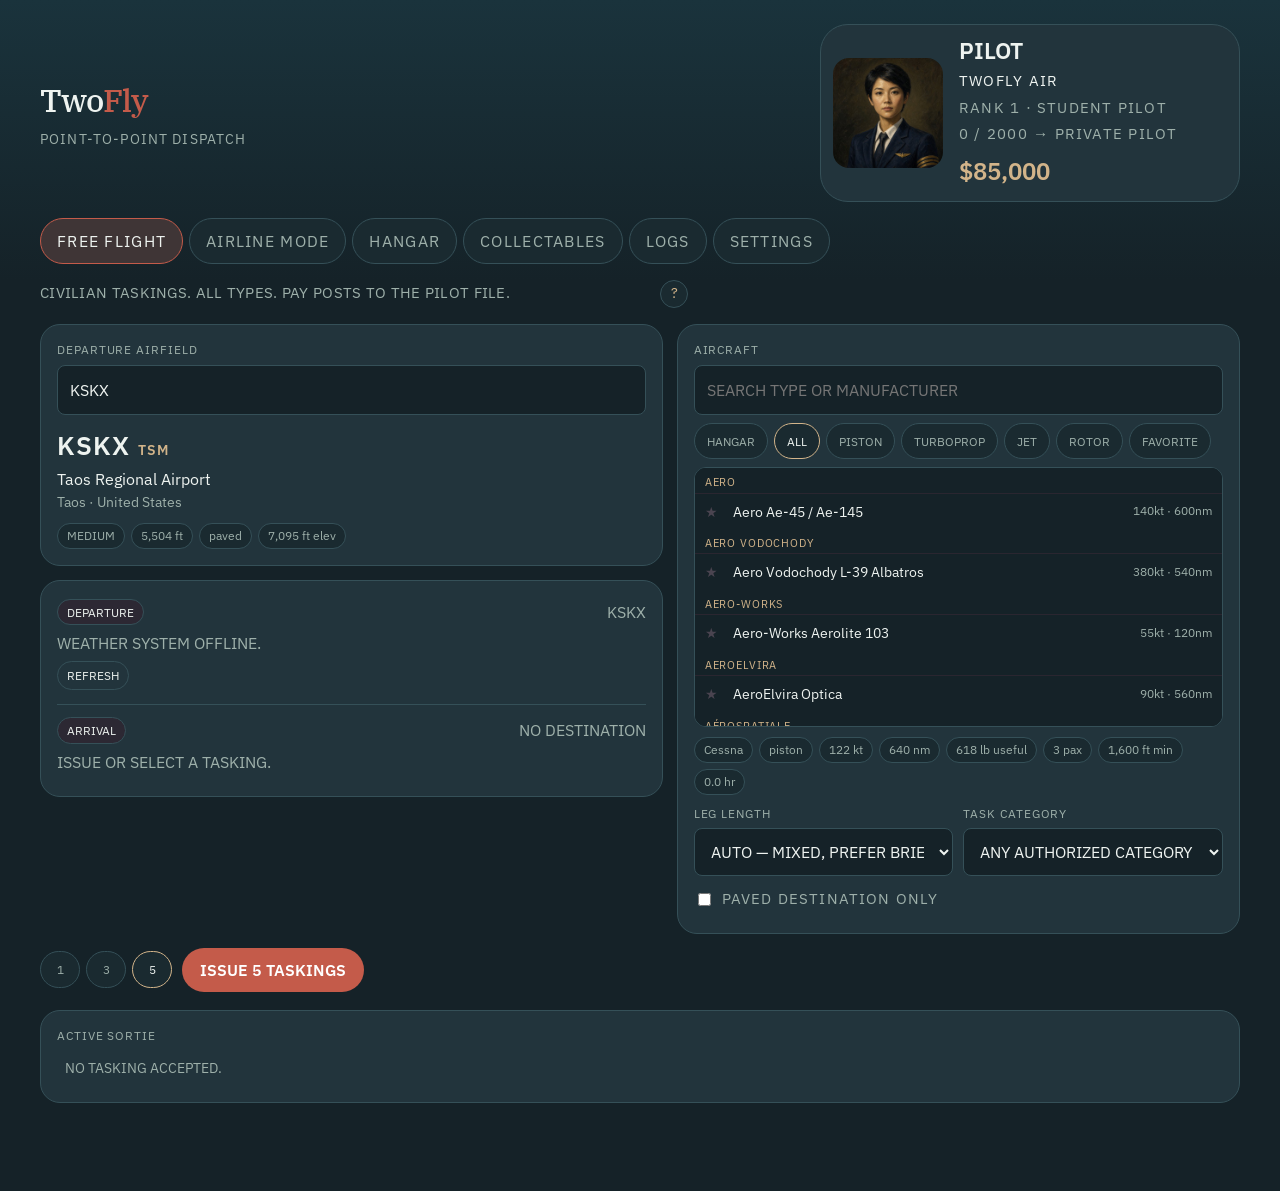
==== artifacts/twofly-portable/web/index.html @ c0c34e27 "Export from Grok" ====
<!DOCTYPE html>
<html lang="en">
<head>
  <meta charset="UTF-8" />
  <meta name="viewport" content="width=device-width, initial-scale=1" />
  <title>TwoFly — Dispatch</title>
  <link rel="stylesheet" href="style.css" />
</head>
<body>
  <div class="wrap">
    <header class="top">
      <div class="brand">
        <h1>Two<span>Fly</span></h1>
        <p>POINT-TO-POINT DISPATCH</p>
      </div>
      <div id="pilot-chip" class="pilot-chip"></div>
    </header>

    <nav class="tabs" id="tabs">
      <button type="button" data-tab="desk" class="on">FREE FLIGHT</button>
      <button type="button" data-tab="line">AIRLINE MODE</button>
      <button type="button" data-tab="hangar">HANGAR</button>
      <button type="button" data-tab="book">COLLECTABLES</button>
      <button type="button" data-tab="log">LOGS</button>
      <button type="button" data-tab="set">SETTINGS</button>
    </nav>

    <div id="view-desk">
    <p class="tab-blurb" id="desk-blurb">
      <span class="blurb-short" id="desk-blurb-short">CIVILIAN TASKINGS. ALL TYPES. PAY POSTS TO THE PILOT FILE.</span>
      <button type="button" class="blurb-more" aria-label="More" aria-expanded="false">?</button>
      <span class="blurb-long" hidden id="desk-blurb-long">FREE FLIGHT ISSUES CIVILIAN TASKINGS FROM ANY AIRFIELD. EVERY TYPE ON FILE IS ELIGIBLE. COMPLETED SORTIES POST PAY TO THE PILOT FILE. RANK LOCKS AND HANGAR OWNERSHIP DO NOT APPLY.</span>
    </p>
    <div class="grid">
      <div class="desk-col">
      <section class="panel">
        <label for="dep-input">DEPARTURE AIRFIELD</label>
        <div class="dep-search">
          <input id="dep-input" type="text" placeholder="ICAO, IATA, NAME, CITY" autocomplete="off" spellcheck="false" />
          <div id="suggest" hidden></div>
        </div>
        <div id="home-row" class="home-row">
          <button type="button" id="go-home" class="ghost tiny">HOME</button>
          <button type="button" id="set-home" class="ghost tiny">SET HOME</button>
          <span id="home-meta" class="muted">NO HOME FIELD SET</span>
        </div>
        <div id="dep-card"></div>
      </section>

      <section class="panel" id="wx">
        <div class="wx-stack">
          <div class="wx-slot">
            <div class="daily-top">
              <span class="tag">DEPARTURE</span>
              <span class="muted" id="wx-meta">SELECT AIRFIELD</span>
            </div>
            <div id="wx-body"><p class="muted">NO AIRFIELD SELECTED.</p></div>
          </div>
          <div class="wx-slot">
            <div class="daily-top">
              <span class="tag">ARRIVAL</span>
              <span class="muted" id="wx-arr-meta">NO DESTINATION</span>
            </div>
            <div id="wx-arr-body"><p class="muted">ISSUE OR SELECT A TASKING.</p></div>
          </div>
        </div>
      </section>
      </div>

      <section class="panel">
        <label for="ac-search">AIRCRAFT</label>
        <input id="ac-search" type="text" placeholder="SEARCH TYPE OR MANUFACTURER" autocomplete="off" />
        <div id="ac-filters" class="filters">
          <button type="button" data-filter="hangar">HANGAR</button>
          <button type="button" data-filter="all" class="on">ALL</button>
          <button type="button" data-filter="piston">PISTON</button>
          <button type="button" data-filter="turboprop">TURBOPROP</button>
          <button type="button" data-filter="jet">JET</button>
          <button type="button" data-filter="helo">ROTOR</button>
          <button type="button" data-filter="owned">FAVORITE</button>
        </div>
        <div id="ac-list" class="ac-list"></div>
        <div id="ac-meta"></div>
        <div class="row">
          <div>
            <label for="hop">LEG LENGTH</label>
            <select id="hop">
              <option value="auto">AUTO — MIXED, PREFER BRIEF</option>
              <option value="brief">BRIEF 18–55 NM (~30 MIN)</option>
              <option value="bush">SHORT FIELD 15–90 NM</option>
              <option value="short">SHORT 70–220 NM</option>
              <option value="medium">MEDIUM 180–520 NM</option>
              <option value="long">LONG 450+ NM</option>
            </select>
          </div>
          <div>
            <label for="type">TASK CATEGORY</label>
            <select id="type"></select>
          </div>
        </div>
        <label class="check"><input id="hard" type="checkbox" /> PAVED DESTINATION ONLY</label>
      </section>
    </div>

    <div class="actions">
      <div class="issue-n filters" id="issue-n">
        <button type="button" data-n="1">1</button>
        <button type="button" data-n="3">3</button>
        <button type="button" data-n="5" class="on">5</button>
      </div>
      <button id="go" type="button">ISSUE 5 TASKINGS</button>
    </div>

    <section class="panel" id="active"></section>

    <div id="missions"></div>
    </div>

    <div id="view-book" hidden>
      <p class="tab-blurb">
        <span class="blurb-short">UNLOCK POSTMARKS AND POSTCARDS BY COMPLETING SORTIES IN PLACE.</span>
        <button type="button" class="blurb-more" aria-label="More" aria-expanded="false">?</button>
        <span class="blurb-long" hidden>COLLECTABLES UNLOCK WHEN A SORTIE IS COMPLETED IN THE REQUIRED PLACE. LANDMARKS REQUIRE A LEG WITHIN 20 NM. CITY POSTCARDS REQUIRE A LEG WITHIN 30 NM. AIRPORT POSTCARDS UNLOCK WHEN THAT FIELD IS USED AS DEPARTURE OR DESTINATION. OPEN AN UNLOCKED ENTRY FOR THE ENCYCLOPEDIA PAGE. CLEAR COLLECTABLES ERASES POSTMARKS ONLY. THE SORTIE LOG IS NOT AFFECTED.</span>
      </p>
      <section class="log-panel">
        <h2>COLLECTABLES
          <button id="clear-book" class="ghost tiny" type="button">CLEAR</button>
        </h2>
        <p id="book-progress" class="album-h"></p>
        <h3 class="album-h" data-fold="landmarks">LANDMARK POSTMARKS <span id="landmark-count" class="muted"></span> · 20 NM</h3>
        <div id="landmark-album" class="album" data-fold-body="landmarks"></div>
        <h3 class="album-h folded" data-fold="cities">CITY POSTCARDS <span id="city-count" class="muted"></span> · 30 NM · 800×600</h3>
        <div id="city-album" class="album album-card folded" data-fold-body="cities"></div>
        <h3 class="album-h folded" data-fold="airports">AIRPORT POSTCARDS <span id="airport-count" class="muted"></span> · FIELD USED · 800×600</h3>
        <div id="airport-album" class="album album-card folded" data-fold-body="airports"></div>
        <h3 class="album-h folded" data-fold="fields">AIRFIELDS</h3>
        <div id="stamps" class="stamps folded" data-fold-body="fields"></div>
      </section>
      <section class="panel">
        <button type="button" class="fold-toggle" id="ach-toggle">ACHIEVEMENTS</button>
        <div id="badges-book" class="badges" hidden></div>
      </section>
    </div>

    <div id="view-hangar" hidden>
      <p class="tab-blurb">
        <span class="blurb-short">FLEET, CREDIT, AND MARKET FOR AIRLINE MODE. CAP 10.</span>
        <button type="button" class="blurb-more" aria-label="More" aria-expanded="false">?</button>
        <span class="blurb-long" hidden>PURCHASE AND SELL AIRCRAFT FOR AIRLINE MODE. FLEET CAPACITY IS 10. TAIL NUMBERS AND MAINTENANCE ARE LOGGED PER AIRFRAME. CREDIT LIMIT RISES WITH CERTIFICATE. WITHDRAW ADDS TO THE PILOT FILE BALANCE. REPAY REDUCES DEBT.</span>
      </p>
      <p class="err" id="hangar-err" hidden></p>
      <section class="panel" id="loan-panel"></section>
      <section class="panel">
        <label id="fleet-label">FLEET 0/10</label>
        <div id="fleet-list" class="fleet"></div>
      </section>
      <section class="panel">
        <label for="mkt-search">AIRCRAFT MARKET</label>
        <input id="mkt-search" type="text" placeholder="SEARCH TYPE OR MANUFACTURER" autocomplete="off" />
        <div id="mkt-filters" class="filters">
          <button type="button" data-mkt="all" class="on">ALL</button>
          <button type="button" data-mkt="piston">PISTON</button>
          <button type="button" data-mkt="turboprop">TURBOPROP</button>
          <button type="button" data-mkt="jet">JET</button>
          <button type="button" data-mkt="helo">ROTOR</button>
        </div>
        <div id="market-list" class="market"></div>
      </section>
    </div>

    <div id="view-log" hidden>
      <p class="tab-blurb">
        <span class="blurb-short">COMPLETED AND ACCEPTED TASKINGS. CLEAR ERASES THE LOG ONLY.</span>
        <button type="button" class="blurb-more" aria-label="More" aria-expanded="false">?</button>
        <span class="blurb-long" hidden>THE SORTIE LOG RECORDS COMPLETED AND ACCEPTED TASKINGS FROM FREE FLIGHT AND AIRLINE MODE. CLEAR ERASES THE LOG ONLY. POSTMARKS AND ENCYCLOPEDIA PAGES ARE NOT AFFECTED.</span>
      </p>
      <section class="log-panel">
        <h2>SORTIE LOG
          <button id="clear-log" class="ghost tiny" type="button">CLEAR</button>
        </h2>
        <div id="pilot-stats" class="pilot-stats"></div>
        <div id="log"></div>
      </section>
    </div>

    <div id="view-set" hidden>
      <p class="tab-blurb">
        <span class="blurb-short">OPERATOR, MONEY, RANK LOCKS, CURRENCY, HOME FIELD.</span>
        <button type="button" class="blurb-more" aria-label="More" aria-expanded="false">?</button>
        <span class="blurb-long" hidden>OPERATOR IDENTITY IS LOCAL TO THIS INSTALLATION. MONEY AWARDS CONTROL PAY AND MARKET PRICES. RANK LOCKS RESTRICT AIRLINE CLASSES. CURRENCY CONVERTS DISPLAYED PRICES ONLY. AIRLINE HOME FIELD IS THE BASE USED BY THE HOME BUTTON.</span>
      </p>
      <section class="panel">
        <label>OPERATOR</label>
        <div class="row">
          <div>
            <label for="pilot-name">PILOT NAME</label>
            <input id="pilot-name" type="text" maxlength="32" autocomplete="off" />
          </div>
          <div>
            <label for="airline-name">AIRLINE NAME</label>
            <input id="airline-name" type="text" maxlength="32" autocomplete="off" />
            <label class="check"><input id="show-airline" type="checkbox" /> SHOW AIRLINE ON PILOT FILE</label>
          </div>
        </div>
        <label class="pad-top">PILOT PHOTO</label>
        <div id="icon-picks" class="icon-picks"></div>
        <label class="file-btn">UPLOAD PHOTO
          <input id="icon-file" type="file" accept="image/*" />
        </label>
      </section>
      <section class="panel">
        <label>DISPATCH SETTINGS</label>
        <label class="check"><input id="set-money" type="checkbox" /> AWARD MONEY</label>
        <label class="check"><input id="set-locks" type="checkbox" /> ENFORCE RANK LOCKS ON AIRLINE AIRCRAFT</label>
        <label for="set-ccy" class="pad-top">CURRENCY</label>
        <select id="set-ccy"></select>
        <label for="home-input" class="pad-top">AIRLINE HOME FIELD</label>
        <div class="dep-search">
          <input id="home-input" type="text" placeholder="ICAO, IATA, NAME, CITY" autocomplete="off" spellcheck="false" />
          <div id="home-suggest" hidden></div>
        </div>
        <p class="muted" id="home-set-meta">USED BY THE HOME BUTTON IN AIRLINE MODE.</p>
      </section>
      <section class="panel">
        <label>ABOUT</label>
        <p class="muted">TWOFY · MIT LICENSE · 2026</p>
        <p class="muted">DESIGNED AND DIRECTED BY THE AUTHOR. SOFTWARE IMPLEMENTATION WITH GROK (XAI). FREEWARE. NOT AFFILIATED WITH MICROSOFT OR ASOBO STUDIO.</p>
      </section>
    </div>
  </div>

  <div id="confirm" class="pedia" hidden>
    <div class="pedia-sheet">
      <p class="pedia-kicker">CONFIRM</p>
      <h2 id="confirm-title">CLEAR SORTIE LOG</h2>
      <p id="confirm-copy">THIS ERASES THE SORTIE LOG ON THIS INSTALLATION. COLLECTABLES ARE NOT AFFECTED. THE ACTIVE SORTIE IS NOT CLEARED.</p>
      <footer class="job-foot">
        <button type="button" class="sheet-yes" id="confirm-yes">CLEAR</button>
        <button type="button" class="sheet-no" id="confirm-no">CANCEL</button>
      </footer>
    </div>
  </div>

  <div id="pedia" class="pedia" hidden>
    <div class="pedia-sheet">
      <button type="button" class="ghost tiny" id="pedia-close">CLOSE</button>
      <div id="pedia-body"></div>
    </div>
  </div>
  <script src="airports.js"></script>
  <script src="aircraft.js"></script>
  <script src="landmarks.js"></script>
  <script src="pedia.js"></script>
  <script src="pedia-meta.js"></script>
  <script src="pedia-extra.js"></script>
  <script src="cities.js"></script>
  <script src="ports.js"></script>
  <script src="pedia-copy.js"></script>
  <script src="app.js"></script>
</body>
</html>
---- artifacts/twofly-portable/web/style.css ----
@font-face {
  font-family: "IBM Plex Sans";
  src: url("fonts/IBMPlexSans-Regular.woff2") format("woff2");
  font-weight: 400;
  font-style: normal;
  font-display: swap;
}
@font-face {
  font-family: "IBM Plex Sans";
  src: url("fonts/IBMPlexSans-SemiBold.woff2") format("woff2");
  font-weight: 600;
  font-style: normal;
  font-display: swap;
}
@font-face {
  font-family: "IBM Plex Serif";
  src: url("fonts/IBMPlexSerif-Medium.woff2") format("woff2");
  font-weight: 500;
  font-style: normal;
  font-display: swap;
}
@font-face {
  font-family: "IBM Plex Mono";
  src: url("fonts/IBMPlexMono-Regular.woff2") format("woff2");
  font-weight: 400;
  font-style: normal;
  font-display: swap;
}
:root {
  --bg: #152228;
  --bg2: #1c2c33;
  --card: #22343c;
  --ink: #eef3f0;
  --muted: #9eb0aa;
  --line: #355058;
  --accent: #c45b4a;
  --accent2: #d2b48a;
  --ok: #7ea37a;
  --chip: #1a2a30;
  --shadow: 0 10px 28px rgba(8, 16, 18, .35);
  --radius-sm: 8px;
  --radius-md: 12px;
  --radius-lg: 20px;
  --space-2: 8px;
  --space-3: 12px;
  --space-4: 16px;
  --space-5: 24px;
  --motion-quick: 150ms;
  --ease-out: cubic-bezier(0.23, 1, 0.32, 1);
  font-family: "IBM Plex Sans", "Source Sans 3", "Segoe UI", sans-serif;
}
* { box-sizing: border-box; }
html, body { margin: 0; background: var(--bg); color: var(--ink); }
body {
  min-height: 100vh;
  background:
    linear-gradient(180deg, #1a333c 0%, var(--bg) 280px);
  color: var(--ink);
  line-height: 1.5;
}
.wrap { max-width: 1240px; margin: 0 auto; padding: 24px 20px 72px; }
header.top {
  display: flex; justify-content: space-between; gap: 20px; align-items: center;
  margin-bottom: 16px; flex-wrap: wrap;
}
.brand h1 {
  font-family: "IBM Plex Serif", Georgia, serif;
  font-weight: 500; font-size: 2rem; margin: 0 0 4px;
  letter-spacing: -0.03em;
}
.brand h1 span { color: var(--accent); }
.brand p { margin: 0; color: var(--muted); font-size: .9rem; letter-spacing: .08em; }
.brand .tiny { font-size: .78rem; opacity: .85; letter-spacing: .04em; }

.panel {
  background: var(--card);
  border: 1px solid var(--line);
  border-radius: var(--radius-lg);
  padding: var(--space-4);
}
.grid {
  display: grid;
  grid-template-columns: 1.05fr .95fr;
  gap: 14px;
  margin-bottom: 14px;
  align-items: start;
}
.desk-col { display: grid; gap: 14px; }
@media (max-width: 820px) { .grid { grid-template-columns: 1fr; } }

label { display: block; font-size: .72rem; letter-spacing: .08em; text-transform: uppercase; color: var(--muted); margin-bottom: 6px; }
input[type="text"], select {
  width: 100%;
  background: var(--bg);
  color: var(--ink);
  border: 1px solid var(--line);
  border-radius: var(--radius-sm);
  padding: 12px 12px;
  font: inherit;
  min-height: 44px;
}
input:focus, select:focus { outline: 2px solid color-mix(in srgb, var(--accent2) 50%, transparent); border-color: var(--accent2); }
.row { display: grid; grid-template-columns: 1fr 1fr; gap: 10px; margin-top: 10px; }
.check { display: flex; align-items: center; gap: 8px; margin-top: 12px; color: var(--muted); font-size: .92rem; }
.dep-search { position: relative; }
.home-row {
  display: none;
  align-items: center;
  gap: 8px;
  margin-top: 8px;
  flex-wrap: wrap;
}
body.mode-airline .home-row { display: flex; }
.home-row .muted { font-size: .8rem; }
#suggest {
  position: absolute; left: 0; right: 0; top: calc(100% + 4px);
  background: var(--card); border: 1px solid var(--line); border-radius: var(--radius-md);
  overflow: hidden; z-index: 5; max-height: 280px; overflow-y: auto;
}
#suggest button {
  display: block; width: 100%; text-align: left; background: none; border: 0;
  color: var(--ink); padding: 8px 12px; font: inherit; cursor: pointer;
}
#suggest button span { color: var(--muted); font-size: .85rem; }
#suggest button:hover, #home-suggest button:hover { background: var(--bg2); }

#home-suggest {
  position: absolute; left: 0; right: 0; top: calc(100% + 4px);
  background: var(--card); border: 1px solid var(--line); border-radius: var(--radius-md);
  z-index: 20; max-height: 240px; overflow: auto;
}
#home-suggest button {
  display: block; width: 100%; text-align: left; background: none; border: 0;
  color: var(--ink); padding: 8px 12px; font: inherit; cursor: pointer;
}

#dep-card { margin-top: 12px; }
#dep-card .icao { font-size: 1.6rem; font-weight: 600; letter-spacing: .04em; }
#dep-card .icao small { margin-left: 8px; color: var(--accent2); font-size: .9rem; }
#dep-card .name { margin-top: 2px; }
#dep-card .sub { color: var(--muted); font-size: .9rem; }
.filters { display: flex; flex-wrap: wrap; gap: 6px; margin: 8px 0; }
.filters button {
  background: var(--chip); color: var(--muted); border: 1px solid var(--line);
  border-radius: 999px; padding: 8px 12px; font: inherit; font-size: .78rem; cursor: pointer;
  min-height: 36px;
}
.filters button.on { color: var(--ink); border-color: var(--accent2); }
.ac-list {
  max-height: 260px; overflow-y: auto; margin-top: 6px;
  border: 1px solid var(--line); border-radius: var(--radius-md); background: var(--bg);
}
.ac-group {
  padding: 6px 10px 2px; font-size: .68rem; letter-spacing: .08em;
  text-transform: uppercase; color: var(--accent2); position: sticky; top: 0;
  background: var(--bg);
}
.ac-row {
  display: grid; grid-template-columns: 22px 1fr auto; gap: 6px; align-items: center;
  width: 100%; text-align: left; background: none; border: 0; border-top: 1px solid #2a2630;
  color: var(--ink); padding: 7px 10px; font: inherit; cursor: pointer;
}
.ac-row:hover { background: var(--bg2); }
.ac-row.on { background: color-mix(in srgb, var(--accent) 16%, var(--bg)); }
.ac-star { color: #4a4450; font-size: .9rem; }
.ac-star.mine { color: var(--accent2); }
.ac-name { font-size: .9rem; }
.ac-spec { color: var(--muted); font-size: .75rem; }
.chips, #ac-meta { display: flex; flex-wrap: wrap; gap: 6px; margin-top: 10px; }
.chips span, #ac-meta span, .notes span {
  background: var(--chip); border: 1px solid var(--line);
  border-radius: 999px; padding: 3px 9px; font-size: .75rem; color: var(--muted);
}

.actions { display: flex; gap: 10px; align-items: center; margin: 8px 0 18px; }
button#go, button.primary {
  background: var(--accent); color: #fff; border: 0; border-radius: 999px;
  padding: 10px 18px; font: inherit; cursor: pointer; font-weight: 600;
}
button#go:hover { filter: brightness(1.08); }
button.ghost {
  background: transparent; color: var(--ink); border: 1px solid var(--line);
  border-radius: 999px; padding: 7px 12px; font: inherit; cursor: pointer;
}
button.ghost.tiny { padding: 4px 9px; font-size: .78rem; }

#missions { display: grid; gap: 12px; }
.job {
  background: var(--card); border: 1px solid var(--line); border-radius: 16px;
  padding: 14px 16px; box-shadow: var(--shadow);
}
.job header { display: flex; justify-content: space-between; align-items: center; }
.pay { font-variant-numeric: tabular-nums; color: var(--accent2); font-weight: 600; }
.tag {
  font-size: .78rem; padding: 3px 9px; border-radius: 999px;
  background: #2c2833; border: 1px solid var(--line);
}
.tag-cargo { background: #2b2830; }
.tag-pax { background: #24303a; }
.tag-express { background: #33282a; }
.tag-vip { background: #332e22; }
.tag-tourist { background: #24332c; }
.tag-medevac { background: #32242a; }
.tag-bush { background: #2c3024; }
.route {
  display: grid; grid-template-columns: 1fr auto 1fr; gap: 8px;
  align-items: center; margin: 12px 0 8px;
}
.route b { display: block; font-size: 1.15rem; letter-spacing: .04em; }
.route span { color: var(--muted); font-size: .85rem; }
.arrow { color: var(--accent); font-size: 1.4rem; }
.stats { display: flex; flex-wrap: wrap; gap: 8px 14px; color: var(--muted); font-size: .88rem; }
.brief { line-height: 1.45; margin: 10px 0 8px; }
.notes { display: flex; flex-wrap: wrap; gap: 6px; }
.job footer, .job-foot { display: flex; gap: 8px; margin-top: 12px; flex-wrap: wrap; align-items: center; }
.fpm-lab { color: var(--muted); font-size: .8rem; display: flex; align-items: center; gap: 6px; }
.fpm-lab input {
  width: 78px; background: var(--bg); color: var(--ink); border: 1px solid var(--line);
  border-radius: 8px; padding: 5px 7px; font: inherit;
}
button.primary.tiny { background: var(--accent); color: #fff; border: 0; border-radius: 999px; padding: 6px 12px; font: inherit; cursor: pointer; }
.pilot-stats { display: flex; flex-wrap: wrap; gap: 8px; margin-bottom: 10px; }
.pilot-stats span {
  background: var(--chip); border: 1px solid var(--line); border-radius: 999px;
  padding: 4px 10px; font-size: .8rem; color: var(--muted);
}
.stamps { display: flex; flex-wrap: wrap; gap: 6px; margin-bottom: 12px; }
.stamp {
  font-family: "IBM Plex Mono", ui-monospace, monospace;
  font-size: .75rem; letter-spacing: .04em;
  border: 1px dashed var(--accent2); color: var(--accent2);
  padding: 2px 7px; border-radius: 4px;
}

.empty { color: var(--muted); padding: 18px 8px; }
.empty.tiny { padding: 8px; font-size: .85rem; }
.log-panel { margin-top: 28px; }
.log-panel h2 { font-size: 1rem; font-weight: 500; margin: 0 0 8px; color: var(--muted); }
.log-row {
  display: flex; justify-content: space-between; gap: 10px; align-items: center;
  border-top: 1px solid var(--line); padding: 8px 0;
}
.log-row span { display: block; color: var(--muted); font-size: .8rem; }
.muted { color: var(--muted); }
code { font-family: "IBM Plex Mono", ui-monospace, monospace; font-size: .85em; }
.badges { display: flex; flex-wrap: wrap; gap: 6px; }
.badge {
  font-size: .75rem; padding: 3px 8px; border-radius: 999px;
  border: 1px solid var(--line); color: #5c5662; background: var(--chip);
}
.badge.have { color: var(--accent2); border-color: var(--accent2); }
.daily-top { display: flex; justify-content: space-between; align-items: center; margin-bottom: 6px; }
#wx p { margin: 6px 0; }
.wx-from { color: var(--muted); font-size: .8rem; letter-spacing: .06em; }
.wx-grid {
  display: grid;
  grid-template-columns: repeat(auto-fill, minmax(140px, 1fr));
  gap: 10px 14px;
  margin: 10px 0 12px;
}
.wx-grid span { display: block; font-size: .68rem; letter-spacing: .1em; color: var(--muted); }
.wx-grid b { font-size: .95rem; font-weight: 600; }
.wx-raw {
  white-space: pre-wrap;
  word-break: break-word;
  font-family: "IBM Plex Mono", ui-monospace, monospace;
  font-size: .78rem;
  color: var(--muted);
  background: var(--chip);
  border: 1px solid var(--line);
  border-radius: 8px;
  padding: 8px 10px;
  margin: 0 0 10px;
}
.wx-cat.cat-VFR { color: #6ecf8e; }
.wx-cat.cat-MVFR { color: #6ea8ff; }
.wx-cat.cat-IFR { color: #e6c35c; }
.wx-cat.cat-LIFR { color: #e07a7a; }
.xp-track { margin-top: 8px; height: 6px; width: min(280px, 100%); background: #2a2630; border-radius: 99px; overflow: hidden; }
#xp-bar { height: 100%; width: 0; background: var(--accent2); }

.album-h { font-size: .85rem; font-weight: 500; color: var(--muted); margin: 16px 0 8px; }
.album {
  display: grid;
  grid-template-columns: repeat(auto-fill, minmax(72px, 1fr));
  gap: 8px;
}
button.post {
  appearance: none; cursor: pointer;
  background: #1b181d; color: #5a5560;
  border: 1px dashed #3a343c;
  border-radius: 3px;
  padding: 8px 4px 6px;
  text-align: center;
  min-height: 62px;
  font: inherit;
}
button.post .post-code { display: block; font-family: "IBM Plex Mono", ui-monospace, monospace; font-size: .95rem; letter-spacing: .08em; }
button.post .post-name { display: block; font-size: .62rem; line-height: 1.2; margin-top: 2px; }
button.post.on {
  background: #2a2218;
  color: #e8d7b4;
  border: 2px dotted #c4a46a;
  box-shadow: inset 0 0 0 2px #1b181d;
}
button.post.aim { outline: 1px solid var(--accent); }

button[disabled] { opacity: .4; pointer-events: none; }
#active { margin: 16px 0; }
#active .job.on { border-color: var(--accent2); }

.pedia {
  position: fixed; inset: 0; background: rgba(8,6,10,.72);
  display: flex; align-items: center; justify-content: center;
  padding: 24px; z-index: 40;
}
.pedia[hidden] { display: none !important; }
.pedia-sheet {
  background: #f3ead7; color: #2a2218;
  width: min(720px, 100%);
  max-height: 92vh; overflow: auto;
  padding: 22px 24px 28px;
  border: 8px double #8a6a3a;
  box-shadow: var(--shadow);
}
.pedia-sheet h2 { font-family: "IBM Plex Serif", Georgia, serif; margin: 4px 0 12px; }
.pedia-kicker { letter-spacing: .14em; font-size: .72rem; color: #7a5a32; margin: 0; }
.pedia-plate { margin: 0 0 14px; }
.pedia-plate img { width: 100%; height: auto; max-height: none; object-fit: contain; border: 1px solid #c4a46a; display: block; background: #1a1612; }
.pedia-plate.card img { width: 100%; height: auto; object-fit: contain; }
.pedia-plate figcaption { font-size: .7rem; letter-spacing: .12em; color: #7a5a32; margin-top: 4px; }
.pedia-extract { line-height: 1.55; font-size: .95rem; }
#pedia-close { float: right; color: #2a2218; border-color: #8a6a3a; }

.pedia-stamp { border: 4px double #8a6a3a; padding: 18px 12px; text-align: center; letter-spacing: .16em; font-family: "IBM Plex Serif", Georgia, serif; margin: 0 0 14px; background: #efe4c8; }

.sheet-yes, .sheet-no {
  font: inherit; cursor: pointer; border-radius: 999px;
  padding: 8px 16px; font-weight: 700; letter-spacing: .06em;
}
.sheet-yes { background: #7a2e24; color: #fff8ee; border: 0; }
.sheet-no { background: #efe4c8; color: #2a2218; border: 2px solid #2a2218; }
#active .job-foot button { min-width: 7rem; }


.tabs { display:flex; flex-wrap: wrap; gap: 6px; margin: 0 0 16px; }
.tabs button {
  appearance:none; cursor:pointer; font:inherit; letter-spacing:.08em;
  background: var(--chip); color:var(--muted); border:1px solid var(--line);
  border-radius:999px; padding:10px 16px; min-height: 44px;
  transition: color var(--motion-quick) var(--ease-out), border-color var(--motion-quick) var(--ease-out), background var(--motion-quick) var(--ease-out);
}
.tabs button.on { color:var(--ink); border-color:var(--accent); background: color-mix(in srgb, var(--accent) 22%, var(--chip)); }
button.post { position:relative; overflow:hidden; }
button.post img.post-art {
  position:absolute; inset:0; width:100%; height:100%; object-fit:cover;
}
button.post.on img.post-art + .post-code,
button.post.on img.post-art + .post-code + .post-name { position:relative; z-index:1; text-shadow:0 1px 2px #000; }
.album-card { grid-template-columns: repeat(auto-fill, minmax(140px, 1fr)); }
button.post.postcard { min-height: 96px; aspect-ratio: 4 / 3; padding: 0; }
button.post.postcard .post-code, button.post.postcard .post-name {
  position:relative; z-index:1; background:rgba(12,10,12,.45);
}
.pedia-meta, .pedia-fact { font-size:.9rem; line-height:1.45; }
.pedia-fact { margin-top:10px; }


.badge { position: relative; }
.badge .tip {
  position: absolute; left: 50%; bottom: calc(100% + 8px); transform: translateX(-50%);
  width: max(180px, 100%);
  background: #f3ead7; color: #2a2218; border: 1px solid #8a6a3a;
  padding: 8px 10px; font-size: .75rem; font-style: normal; line-height: 1.35;
  letter-spacing: 0; text-transform: none; z-index: 20;
  opacity: 0; pointer-events: none;
  transition: opacity .15s linear 2s;
}
.badge:hover .tip { opacity: 1; }

.pilot-chip {
  display: flex; align-items: center; gap: 16px;
  background: var(--card); border: 1px solid var(--line);
  border-radius: 28px; padding: 12px 22px 12px 12px;
  min-width: min(420px, 100%);
}
.chip-face {
  width: 110px; height: 110px; border-radius: 16px;
  background: var(--chip); color: var(--accent2);
  display: grid; place-items: center; overflow: hidden; flex-shrink: 0;
}
.chip-face svg { width: 64px; height: 64px; }
.chip-face img { width: 100%; height: 100%; object-fit: cover; }
.chip-meta { flex: 1; min-width: 0; }
.chip-meta b { display: block; font-size: 1.45rem; font-weight: 600; line-height: 1.2; }
.chip-meta span { display: block; color: var(--muted); font-size: .95rem; letter-spacing: .08em; margin-top: 4px; }
.chip-line { color: var(--ink) !important; letter-spacing: .06em; }
.chip-cash { font-weight: 600; color: var(--accent2); font-size: 1.5rem; margin-top: 8px; font-variant-numeric: tabular-nums; }
.icon-picks { display: flex; flex-wrap: wrap; gap: 10px; margin: 8px 0 12px; }
.icon-pick {
  width: 88px; height: 88px; border-radius: 16px; cursor: pointer;
  background: var(--bg); color: var(--muted); border: 1px solid var(--line);
  display: grid; place-items: center; padding: 0;
}
.icon-pick svg { width: 40px; height: 40px; }
.icon-pick.on { color: var(--accent2); border-color: var(--accent2); }
.icon-pick img { width: 100%; height: 100%; object-fit: cover; border-radius: 9px; display: block; }
.file-btn {
  display: inline-block; cursor: pointer;
  border: 1px dashed var(--line); border-radius: 999px;
  padding: 8px 14px; font-size: .78rem; letter-spacing: .08em;
}
.file-btn input { display: none; }
.pad-top { margin-top: 14px; }
.xp-track.wide { width: 100%; margin: 8px 0; }
.xp-track.wide > div { height: 100%; background: var(--accent2); }
.fleet, .market { display: flex; flex-direction: column; gap: 8px; margin-top: 8px; max-height: 420px; overflow: auto; }
.fleet-row {
  display: flex; justify-content: space-between; gap: 10px; align-items: center;
  border: 1px solid var(--line); border-radius: 12px; padding: 10px 12px; background: var(--bg);
}
.fleet-row span { display: block; font-size: .78rem; }
.fleet-act { display: flex; gap: 6px; flex-wrap: wrap; justify-content: flex-end; }
.fleet-act button.tiny {
  background: var(--chip); color: var(--ink); border: 1px solid var(--line);
  border-radius: 999px; padding: 6px 10px; font: inherit; font-size: .75rem; cursor: pointer;
}
.ac-row.locked { opacity: .45; }
button:not(:disabled), [role="button"]:not(:disabled) { cursor: pointer; }
@media (prefers-reduced-motion: reduce) {
  * { transition: none !important; }
}
.tail-lab { display: flex; align-items: center; gap: 8px; margin-top: 8px; font-size: .68rem; letter-spacing: .08em; color: var(--muted); }
.tail-in {
  width: 120px; min-height: 36px; padding: 6px 8px;
  background: var(--bg); color: var(--ink); border: 1px solid var(--line);
  border-radius: var(--radius-sm); font: inherit; letter-spacing: .06em;
}
.svc-due { color: var(--accent); font-weight: 600; letter-spacing: .06em; }
.tab-blurb {
  margin: 0 0 16px;
  color: var(--muted);
  font-size: .92rem;
  line-height: 1.45;
  letter-spacing: .02em;
  max-width: 72ch;
  display: flex;
  flex-wrap: wrap;
  align-items: baseline;
  gap: 8px 10px;
}
.blurb-short { flex: 1 1 auto; }
.blurb-long { flex: 1 1 100%; margin: 0; }
.blurb-more {
  width: 28px; height: 28px; min-height: 28px; padding: 0;
  border-radius: 50%;
  background: var(--chip);
  color: var(--accent2);
  border: 1px solid var(--line);
  font: inherit;
  font-size: .85rem;
  cursor: pointer;
  flex: 0 0 auto;
}
.blurb-more[aria-expanded="true"] { border-color: var(--accent2); }
.wx-stack { display: grid; gap: 14px; }
.wx-slot { padding-top: 2px; }
.wx-slot + .wx-slot { border-top: 1px solid var(--line); padding-top: 12px; }
.wx-slot .wx-grid { margin: 6px 0 8px; gap: 6px 12px; }
.wx-slot .wx-raw { margin: 0 0 8px; max-height: 4.2em; overflow: auto; }
.icao-jump {
  background: none; border: 0; padding: 0; font: inherit; font-weight: 700;
  color: var(--ink); cursor: pointer; letter-spacing: .04em;
}
.icao-jump:hover { color: var(--accent2); text-decoration: underline; }
.album-h[data-fold] { cursor: pointer; user-select: none; }
.album-h[data-fold]::before { content: "▾ "; color: var(--accent2); }
.album-h.folded[data-fold]::before { content: "▸ "; }
.album.folded, .stamps.folded { display: none; }
.fold-toggle {
  width: 100%; text-align: left;
  background: none; border: 0; color: var(--muted);
  font: inherit; font-size: .72rem; letter-spacing: .08em;
  text-transform: uppercase; cursor: pointer; padding: 0;
}
.fold-toggle.on { color: var(--accent2); }
.issue-n { margin: 0; }
.issue-n button { min-width: 40px; }
.price-ok { color: #8fca86; font-weight: 600; }
.price-no { color: #e07a72; font-weight: 600; }
.lock-rank { color: #e0a04a; font-weight: 600; letter-spacing: .06em; }
body.mode-airline #ac-filters { display: none; }
body.mode-airline #ac-search,
body.mode-airline label[for="ac-search"] { display: none; }
.loan-acts {
  display: grid;
  grid-template-columns: 1fr 1fr;
  gap: 8px;
  margin-top: 12px;
}
.loan-acts button {
  min-height: 44px;
  background: var(--chip);
  color: var(--ink);
  border: 1px solid var(--line);
  border-radius: 10px;
  font: inherit;
  font-size: .78rem;
  letter-spacing: .08em;
  cursor: pointer;
}
.loan-acts button:hover { border-color: var(--accent2); }
#view-log .log-panel { margin-top: 0; }
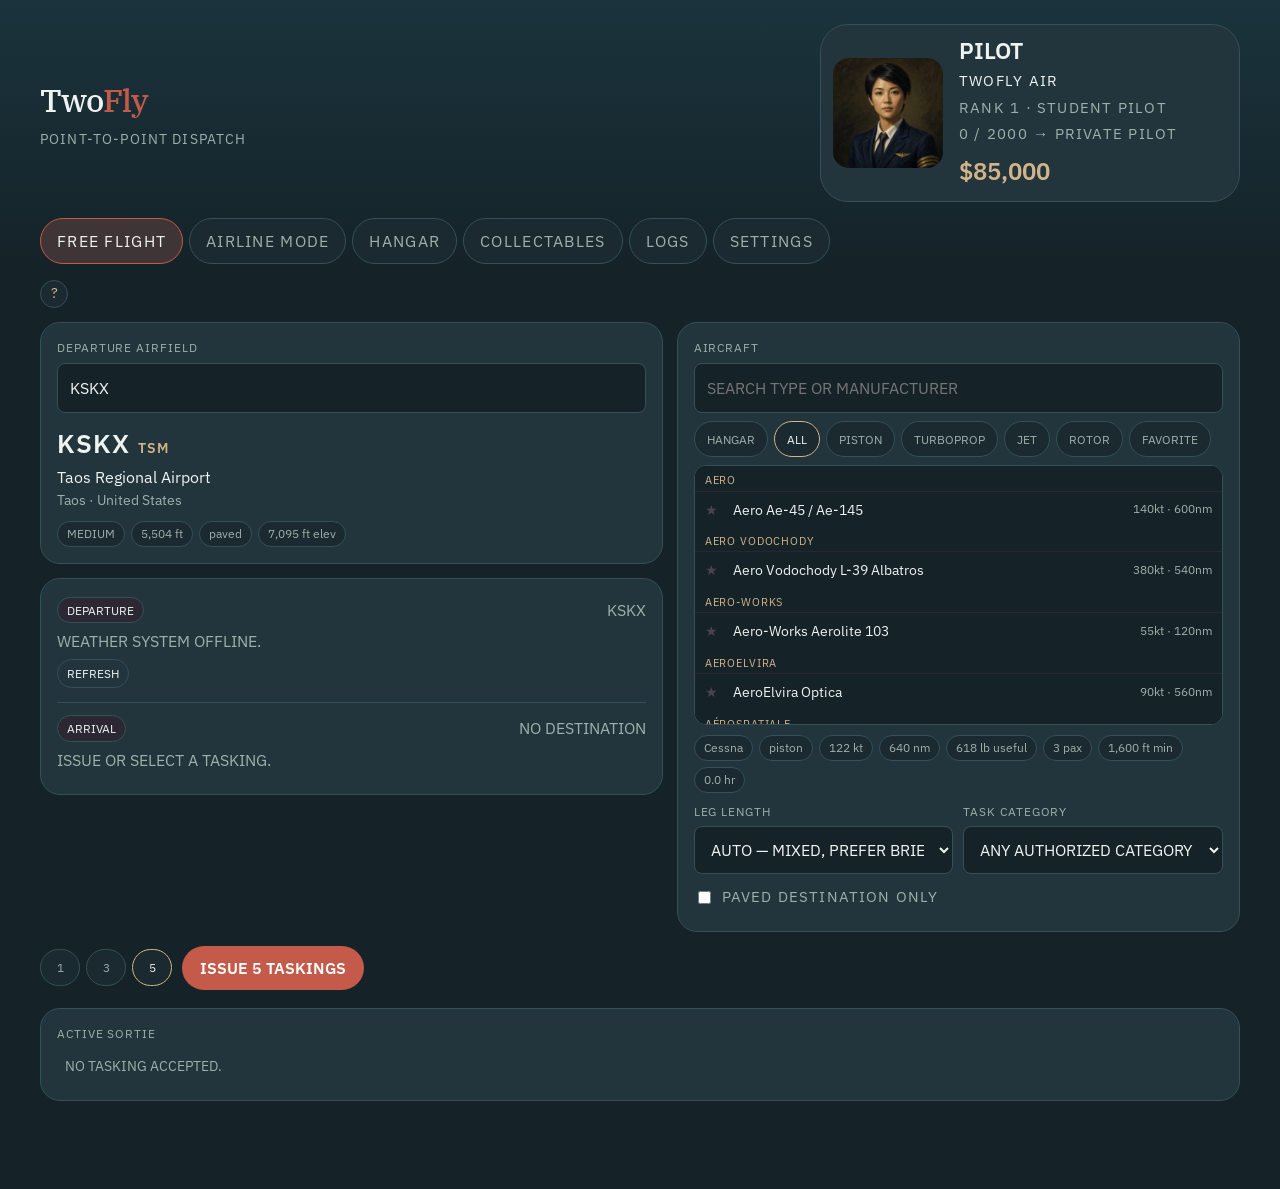
==== commit d6d49bf2: "Export from Grok" ====
--- a/artifacts/twofly-portable/web/index.html
+++ b/artifacts/twofly-portable/web/index.html
@@ -27,8 +27,7 @@
 
     <div id="view-desk">
     <p class="tab-blurb" id="desk-blurb">
-      <span class="blurb-short" id="desk-blurb-short">CIVILIAN TASKINGS. ALL TYPES. PAY POSTS TO THE PILOT FILE.</span>
-      <button type="button" class="blurb-more" aria-label="More" aria-expanded="false">?</button>
+      <button type="button" class="blurb-more" aria-label="Help" aria-expanded="false">?</button>
       <span class="blurb-long" hidden id="desk-blurb-long">FREE FLIGHT ISSUES CIVILIAN TASKINGS FROM ANY AIRFIELD. EVERY TYPE ON FILE IS ELIGIBLE. COMPLETED SORTIES POST PAY TO THE PILOT FILE. RANK LOCKS AND HANGAR OWNERSHIP DO NOT APPLY.</span>
     </p>
     <div class="grid">
@@ -118,8 +117,7 @@
 
     <div id="view-book" hidden>
       <p class="tab-blurb">
-        <span class="blurb-short">UNLOCK POSTMARKS AND POSTCARDS BY COMPLETING SORTIES IN PLACE.</span>
-        <button type="button" class="blurb-more" aria-label="More" aria-expanded="false">?</button>
+        <button type="button" class="blurb-more" aria-label="Help" aria-expanded="false">?</button>
         <span class="blurb-long" hidden>COLLECTABLES UNLOCK WHEN A SORTIE IS COMPLETED IN THE REQUIRED PLACE. LANDMARKS REQUIRE A LEG WITHIN 20 NM. CITY POSTCARDS REQUIRE A LEG WITHIN 30 NM. AIRPORT POSTCARDS UNLOCK WHEN THAT FIELD IS USED AS DEPARTURE OR DESTINATION. OPEN AN UNLOCKED ENTRY FOR THE ENCYCLOPEDIA PAGE. CLEAR COLLECTABLES ERASES POSTMARKS ONLY. THE SORTIE LOG IS NOT AFFECTED.</span>
       </p>
       <section class="log-panel">
@@ -144,8 +142,7 @@
 
     <div id="view-hangar" hidden>
       <p class="tab-blurb">
-        <span class="blurb-short">FLEET, CREDIT, AND MARKET FOR AIRLINE MODE. CAP 10.</span>
-        <button type="button" class="blurb-more" aria-label="More" aria-expanded="false">?</button>
+        <button type="button" class="blurb-more" aria-label="Help" aria-expanded="false">?</button>
         <span class="blurb-long" hidden>PURCHASE AND SELL AIRCRAFT FOR AIRLINE MODE. FLEET CAPACITY IS 10. TAIL NUMBERS AND MAINTENANCE ARE LOGGED PER AIRFRAME. CREDIT LIMIT RISES WITH CERTIFICATE. WITHDRAW ADDS TO THE PILOT FILE BALANCE. REPAY REDUCES DEBT.</span>
       </p>
       <p class="err" id="hangar-err" hidden></p>
@@ -170,8 +167,7 @@
 
     <div id="view-log" hidden>
       <p class="tab-blurb">
-        <span class="blurb-short">COMPLETED AND ACCEPTED TASKINGS. CLEAR ERASES THE LOG ONLY.</span>
-        <button type="button" class="blurb-more" aria-label="More" aria-expanded="false">?</button>
+        <button type="button" class="blurb-more" aria-label="Help" aria-expanded="false">?</button>
         <span class="blurb-long" hidden>THE SORTIE LOG RECORDS COMPLETED AND ACCEPTED TASKINGS FROM FREE FLIGHT AND AIRLINE MODE. CLEAR ERASES THE LOG ONLY. POSTMARKS AND ENCYCLOPEDIA PAGES ARE NOT AFFECTED.</span>
       </p>
       <section class="log-panel">
@@ -185,9 +181,8 @@
 
     <div id="view-set" hidden>
       <p class="tab-blurb">
-        <span class="blurb-short">OPERATOR, MONEY, RANK LOCKS, CURRENCY, HOME FIELD.</span>
-        <button type="button" class="blurb-more" aria-label="More" aria-expanded="false">?</button>
-        <span class="blurb-long" hidden>OPERATOR IDENTITY IS LOCAL TO THIS INSTALLATION. MONEY AWARDS CONTROL PAY AND MARKET PRICES. RANK LOCKS RESTRICT AIRLINE CLASSES. CURRENCY CONVERTS DISPLAYED PRICES ONLY. AIRLINE HOME FIELD IS THE BASE USED BY THE HOME BUTTON.</span>
+        <button type="button" class="blurb-more" aria-label="Help" aria-expanded="false">?</button>
+        <span class="blurb-long" hidden>OPERATOR IDENTITY IS LOCAL TO THIS INSTALLATION. MONEY AWARDS CONTROL PAY AND MARKET PRICES. RANK LOCKS RESTRICT AIRLINE CLASSES. CURRENCY CONVERTS DISPLAYED PRICES ONLY. AIRLINE HOME FIELD IS THE BASE USED BY THE HOME BUTTON. CLEAR ALL PROGRESS ERASES THE PILOT FILE, HANGAR, LOG, AND COLLECTABLES.</span>
       </p>
       <section class="panel">
         <label>OPERATOR</label>
@@ -222,9 +217,14 @@
         <p class="muted" id="home-set-meta">USED BY THE HOME BUTTON IN AIRLINE MODE.</p>
       </section>
       <section class="panel">
+        <label>PROGRESS</label>
+        <p class="muted">ERASES THE PILOT FILE, HANGAR, MONEY, XP, SORTIE LOG, AND COLLECTABLES ON THIS INSTALLATION.</p>
+        <button type="button" class="ghost" id="clear-all">CLEAR ALL PROGRESS</button>
+      </section>
+      <section class="panel">
         <label>ABOUT</label>
-        <p class="muted">TWOFY · MIT LICENSE · 2026</p>
-        <p class="muted">DESIGNED AND DIRECTED BY THE AUTHOR. SOFTWARE IMPLEMENTATION WITH GROK (XAI). FREEWARE. NOT AFFILIATED WITH MICROSOFT OR ASOBO STUDIO.</p>
+        <p class="muted">TWOFLY · MIT LICENSE · 2026</p>
+        <p class="muted">DESIGNED AND DIRECTED BY GAMINGLABRADOR5. SOFTWARE IMPLEMENTATION WITH GROK (XAI). FREEWARE. NOT AFFILIATED WITH MICROSOFT OR ASOBO STUDIO.</p>
       </section>
     </div>
   </div>
@@ -250,9 +250,6 @@
   <script src="airports.js"></script>
   <script src="aircraft.js"></script>
   <script src="landmarks.js"></script>
-  <script src="pedia.js"></script>
-  <script src="pedia-meta.js"></script>
-  <script src="pedia-extra.js"></script>
   <script src="cities.js"></script>
   <script src="ports.js"></script>
   <script src="pedia-copy.js"></script>
--- a/artifacts/twofly-portable/web/style.css
+++ b/artifacts/twofly-portable/web/style.css
@@ -438,16 +438,16 @@
 }
 .svc-due { color: var(--accent); font-weight: 600; letter-spacing: .06em; }
 .tab-blurb {
-  margin: 0 0 16px;
+  margin: 0 0 14px;
   color: var(--muted);
   font-size: .92rem;
   line-height: 1.45;
   letter-spacing: .02em;
   max-width: 72ch;
   display: flex;
-  flex-wrap: wrap;
-  align-items: baseline;
-  gap: 8px 10px;
+  flex-direction: column;
+  align-items: flex-start;
+  gap: 8px;
 }
 .blurb-short { flex: 1 1 auto; }
 .blurb-long { flex: 1 1 100%; margin: 0; }
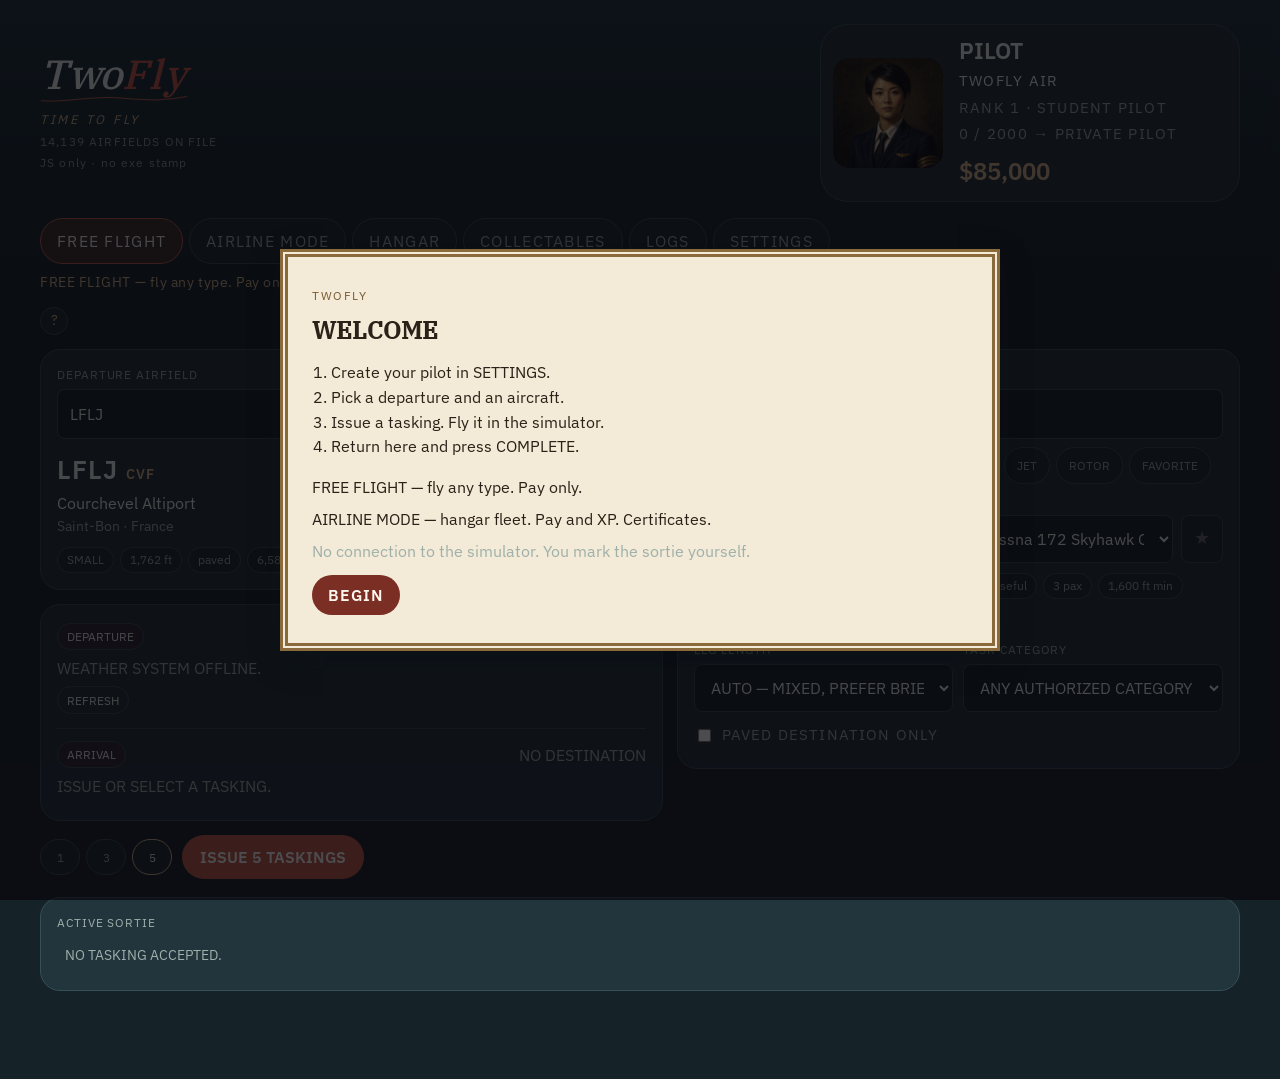
==== commit 48683dae: "Export from Grok" ====
--- a/artifacts/twofly-portable/web/index.html
+++ b/artifacts/twofly-portable/web/index.html
@@ -4,14 +4,16 @@
   <meta charset="UTF-8" />
   <meta name="viewport" content="width=device-width, initial-scale=1" />
   <title>TwoFly — Dispatch</title>
-  <link rel="stylesheet" href="style.css" />
+  <link rel="stylesheet" href="style.css?v=1.4.6" />
 </head>
 <body>
   <div class="wrap">
     <header class="top">
       <div class="brand">
-        <h1>Two<span>Fly</span></h1>
-        <p>POINT-TO-POINT DISPATCH</p>
+        <h1 class="logo">Two<span>Fly</span></h1>
+        <p class="motto">TIME TO FLY</p>
+        <p class="tiny" id="field-count"></p>
+        <p class="tiny" id="build-id">waiting for desk…</p>
       </div>
       <div id="pilot-chip" class="pilot-chip"></div>
     </header>
@@ -24,11 +26,12 @@
       <button type="button" data-tab="log">LOGS</button>
       <button type="button" data-tab="set">SETTINGS</button>
     </nav>
+    <p id="mode-line" class="mode-line">FREE FLIGHT — fly any type. Pay only.</p>
 
     <div id="view-desk">
     <p class="tab-blurb" id="desk-blurb">
       <button type="button" class="blurb-more" aria-label="Help" aria-expanded="false">?</button>
-      <span class="blurb-long" hidden id="desk-blurb-long">FREE FLIGHT ISSUES CIVILIAN TASKINGS FROM ANY AIRFIELD. EVERY TYPE ON FILE IS ELIGIBLE. COMPLETED SORTIES POST PAY TO THE PILOT FILE. RANK LOCKS AND HANGAR OWNERSHIP DO NOT APPLY.</span>
+      <span class="blurb-long" hidden id="desk-blurb-long">FREE FLIGHT lets you take civilian taskings from any airfield. Every aircraft type in your files is eligible. Completing a sortie adds the payment to your pilot file. Rank restrictions and hangar ownership do not apply.</span>
     </p>
     <div class="grid">
       <div class="desk-col">
@@ -78,7 +81,19 @@
           <button type="button" data-filter="helo">ROTOR</button>
           <button type="button" data-filter="owned">FAVORITE</button>
         </div>
-        <div id="ac-list" class="ac-list"></div>
+        <div class="row ac-pick">
+          <div>
+            <label for="ac-maker">MANUFACTURER</label>
+            <select id="ac-maker"></select>
+          </div>
+          <div>
+            <label for="ac-select">TYPE</label>
+            <div class="ac-type-row">
+              <select id="ac-select"></select>
+              <button type="button" id="ac-fav" class="ac-fav" title="FAVORITE">★</button>
+            </div>
+          </div>
+        </div>
         <div id="ac-meta"></div>
         <div class="row">
           <div>
@@ -118,7 +133,7 @@
     <div id="view-book" hidden>
       <p class="tab-blurb">
         <button type="button" class="blurb-more" aria-label="Help" aria-expanded="false">?</button>
-        <span class="blurb-long" hidden>COLLECTABLES UNLOCK WHEN A SORTIE IS COMPLETED IN THE REQUIRED PLACE. LANDMARKS REQUIRE A LEG WITHIN 20 NM. CITY POSTCARDS REQUIRE A LEG WITHIN 30 NM. AIRPORT POSTCARDS UNLOCK WHEN THAT FIELD IS USED AS DEPARTURE OR DESTINATION. OPEN AN UNLOCKED ENTRY FOR THE ENCYCLOPEDIA PAGE. CLEAR COLLECTABLES ERASES POSTMARKS ONLY. THE SORTIE LOG IS NOT AFFECTED.</span>
+        <span class="blurb-long" hidden>Collectables unlock when you complete a sortie in the required area. Landmarks require a leg within 20 NM, while city postcards require a leg within 30 NM. Airport postcards unlock when you use that airport as either your departure or destination. Open any unlocked entry to view its encyclopedia page. Clearing your collectables only removes the postmarks and does not affect your sortie log.</span>
       </p>
       <section class="log-panel">
         <h2>COLLECTABLES
@@ -143,7 +158,7 @@
     <div id="view-hangar" hidden>
       <p class="tab-blurb">
         <button type="button" class="blurb-more" aria-label="Help" aria-expanded="false">?</button>
-        <span class="blurb-long" hidden>PURCHASE AND SELL AIRCRAFT FOR AIRLINE MODE. FLEET CAPACITY IS 10. TAIL NUMBERS AND MAINTENANCE ARE LOGGED PER AIRFRAME. CREDIT LIMIT RISES WITH CERTIFICATE. WITHDRAW ADDS TO THE PILOT FILE BALANCE. REPAY REDUCES DEBT.</span>
+        <span class="blurb-long" hidden>Buy and sell aircraft for AIRLINE MODE. Your fleet can hold up to 10 aircraft. Tail numbers and maintenance are tracked separately for each airframe. Your credit limit increases as you earn certificates. Withdrawals are added to your pilot file balance, while repayments reduce your debt.</span>
       </p>
       <p class="err" id="hangar-err" hidden></p>
       <section class="panel" id="loan-panel"></section>
@@ -168,7 +183,7 @@
     <div id="view-log" hidden>
       <p class="tab-blurb">
         <button type="button" class="blurb-more" aria-label="Help" aria-expanded="false">?</button>
-        <span class="blurb-long" hidden>THE SORTIE LOG RECORDS COMPLETED AND ACCEPTED TASKINGS FROM FREE FLIGHT AND AIRLINE MODE. CLEAR ERASES THE LOG ONLY. POSTMARKS AND ENCYCLOPEDIA PAGES ARE NOT AFFECTED.</span>
+        <span class="blurb-long" hidden>The SORTIE LOG records completed and accepted taskings from both FREE FLIGHT and AIRLINE MODE. Clearing the log only removes its entries. Your postmarks and encyclopedia pages are not affected.</span>
       </p>
       <section class="log-panel">
         <h2>SORTIE LOG
@@ -182,7 +197,7 @@
     <div id="view-set" hidden>
       <p class="tab-blurb">
         <button type="button" class="blurb-more" aria-label="Help" aria-expanded="false">?</button>
-        <span class="blurb-long" hidden>OPERATOR IDENTITY IS LOCAL TO THIS INSTALLATION. MONEY AWARDS CONTROL PAY AND MARKET PRICES. RANK LOCKS RESTRICT AIRLINE CLASSES. CURRENCY CONVERTS DISPLAYED PRICES ONLY. AIRLINE HOME FIELD IS THE BASE USED BY THE HOME BUTTON. CLEAR ALL PROGRESS ERASES THE PILOT FILE, HANGAR, LOG, AND COLLECTABLES.</span>
+        <span class="blurb-long" hidden>OPERATOR IDENTITY is tied to this application. Money awards determine your pay and market prices, while rank restrictions determine which airline classes you can access. Currency conversion only changes the prices displayed in the application. Your AIRLINE HOME FIELD is the base used by the HOME button. CLEAR ALL PROGRESS permanently erases your pilot file, hangar, sortie log, and collectables.</span>
       </p>
       <section class="panel">
         <label>OPERATOR</label>
@@ -209,6 +224,11 @@
         <label class="check"><input id="set-locks" type="checkbox" /> ENFORCE RANK LOCKS ON AIRLINE AIRCRAFT</label>
         <label for="set-ccy" class="pad-top">CURRENCY</label>
         <select id="set-ccy"></select>
+        <label for="set-temp" class="pad-top">TEMPERATURE</label>
+        <select id="set-temp">
+          <option value="C">CELSIUS (°C)</option>
+          <option value="F">FAHRENHEIT (°F)</option>
+        </select>
         <label for="home-input" class="pad-top">AIRLINE HOME FIELD</label>
         <div class="dep-search">
           <input id="home-input" type="text" placeholder="ICAO, IATA, NAME, CITY" autocomplete="off" spellcheck="false" />
@@ -218,13 +238,21 @@
       </section>
       <section class="panel">
         <label>PROGRESS</label>
-        <p class="muted">ERASES THE PILOT FILE, HANGAR, MONEY, XP, SORTIE LOG, AND COLLECTABLES ON THIS INSTALLATION.</p>
+        <p class="muted">ERASES THE PILOT FILE, HANGAR, MONEY, XP, SORTIE LOG, AND COLLECTABLES ON THIS INSTALLATION. THIS CANNOT BE UNDONE.</p>
+        <div class="row">
+          <button type="button" class="ghost" id="backup-export">EXPORT BACKUP</button>
+          <label class="file-btn">IMPORT BACKUP
+            <input id="backup-import" type="file" accept=".json,application/json" />
+          </label>
+        </div>
+        <p class="muted pad-top" id="backup-msg"></p>
         <button type="button" class="ghost" id="clear-all">CLEAR ALL PROGRESS</button>
       </section>
-      <section class="panel">
+      <section class="panel about-panel">
         <label>ABOUT</label>
         <p class="muted">TWOFLY · MIT LICENSE · 2026</p>
         <p class="muted">DESIGNED AND DIRECTED BY GAMINGLABRADOR5. SOFTWARE IMPLEMENTATION WITH GROK (XAI). FREEWARE. NOT AFFILIATED WITH MICROSOFT OR ASOBO STUDIO.</p>
+        <p class="about-ver">v1.4.6</p>
       </section>
     </div>
   </div>
@@ -247,12 +275,49 @@
       <div id="pedia-body"></div>
     </div>
   </div>
-  <script src="airports.js"></script>
-  <script src="aircraft.js"></script>
-  <script src="landmarks.js"></script>
-  <script src="cities.js"></script>
-  <script src="ports.js"></script>
-  <script src="pedia-copy.js"></script>
-  <script src="app.js"></script>
+  <div id="welcome" class="pedia" hidden>
+    <div class="pedia-sheet welcome-sheet">
+      <p class="pedia-kicker">TWOFLY</p>
+      <h2>WELCOME</h2>
+      <ol class="welcome-steps">
+        <li>Create your pilot in SETTINGS.</li>
+        <li>Pick a departure and an aircraft.</li>
+        <li>Issue a tasking. Fly it in the simulator.</li>
+        <li>Return here and press COMPLETE.</li>
+      </ol>
+      <p>FREE FLIGHT — fly any type. Pay only.</p>
+      <p>AIRLINE MODE — hangar fleet. Pay and XP. Certificates.</p>
+      <p class="muted">No connection to the simulator. You mark the sortie yourself.</p>
+      <footer class="job-foot">
+        <button type="button" class="sheet-yes" id="welcome-go">BEGIN</button>
+      </footer>
+    </div>
+  </div>
+  <!-- Airfields load as airports.json from app.js. Do not add airports.js as a blocking script. -->
+  <script>
+    (function () {
+      var el = document.getElementById("build-id");
+      fetch("/__twofly/version", { cache: "no-store" })
+        .then(function (r) { return r.ok ? r.json() : null; })
+        .then(function (d) {
+          if (!el) return;
+          if (d && d.version) el.textContent = "EXE " + d.version + " · " + (d.build || "") + " · " + (d.addr || "");
+          else el.textContent = "JS only · no exe stamp";
+        })
+        .catch(function () { if (el) el.textContent = "JS only · no exe stamp"; });
+      setTimeout(function () {
+        var chip = document.getElementById("pilot-chip");
+        if (chip && !String(chip.innerHTML || "").trim()) {
+          chip.textContent = "DESK SCRIPT DID NOT START. Close TwoFly and reopen.";
+        }
+      }, 4000);
+    })();
+  </script>
+  <script src="aircraft.js?v=1.4.6"></script>
+  <script src="landmarks.js?v=1.4.6"></script>
+  <script src="cities.js?v=1.4.6"></script>
+  <script src="ports.js?v=1.4.6"></script>
+  <script src="pedia-copy.js?v=1.4.6"></script>
+  <script src="app.js?v=1.4.6"></script>
 </body>
 </html>
--- a/artifacts/twofly-portable/web/style.css
+++ b/artifacts/twofly-portable/web/style.css
@@ -63,14 +63,36 @@
   display: flex; justify-content: space-between; gap: 20px; align-items: center;
   margin-bottom: 16px; flex-wrap: wrap;
 }
-.brand h1 {
-  font-family: "IBM Plex Serif", Georgia, serif;
-  font-weight: 500; font-size: 2rem; margin: 0 0 4px;
-  letter-spacing: -0.03em;
-}
-.brand h1 span { color: var(--accent); }
+.brand h1,
+.brand .logo {
+  font-family: "IBM Plex Serif", Georgia, "Palatino Linotype", serif;
+  font-weight: 500;
+  font-size: 2.55rem;
+  font-style: italic;
+  margin: 0;
+  letter-spacing: -0.01em;
+  line-height: 0.95;
+  position: relative;
+  display: inline-block;
+}
+.brand h1 span { color: var(--accent); font-style: italic; letter-spacing: 0.04em; }
+.brand .logo::after {
+  content: "";
+  display: block;
+  height: 14px;
+  margin: -2px 0 4px;
+  background: url("data:image/svg+xml;utf8,<svg xmlns='http://www.w3.org/2000/svg' viewBox='0 0 240 16' fill='none'><path d='M2 11C48 14 78 3 124 6C168 9 198 13 238 4' stroke='%23c45b4a' stroke-width='1.7' stroke-linecap='round'/></svg>") no-repeat left center / 100% 100%;
+  pointer-events: none;
+}
+.brand .motto {
+  margin: 0;
+  color: var(--accent2);
+  font-size: .78rem;
+  letter-spacing: .22em;
+  font-style: italic;
+}
 .brand p { margin: 0; color: var(--muted); font-size: .9rem; letter-spacing: .08em; }
-.brand .tiny { font-size: .78rem; opacity: .85; letter-spacing: .04em; }
+.brand .tiny { font-size: .72rem; opacity: .85; letter-spacing: .1em; margin-top: 4px; }
 
 .panel {
   background: var(--card);
@@ -99,7 +121,7 @@
   font: inherit;
   min-height: 44px;
 }
-input:focus, select:focus { outline: 2px solid color-mix(in srgb, var(--accent2) 50%, transparent); border-color: var(--accent2); }
+input:focus, select:focus { outline: 2px solid #d2b48a; border-color: var(--accent2); }
 .row { display: grid; grid-template-columns: 1fr 1fr; gap: 10px; margin-top: 10px; }
 .check { display: flex; align-items: center; gap: 8px; margin-top: 12px; color: var(--muted); font-size: .92rem; }
 .dep-search { position: relative; }
@@ -146,26 +168,16 @@
   min-height: 36px;
 }
 .filters button.on { color: var(--ink); border-color: var(--accent2); }
-.ac-list {
-  max-height: 260px; overflow-y: auto; margin-top: 6px;
-  border: 1px solid var(--line); border-radius: var(--radius-md); background: var(--bg);
-}
-.ac-group {
-  padding: 6px 10px 2px; font-size: .68rem; letter-spacing: .08em;
-  text-transform: uppercase; color: var(--accent2); position: sticky; top: 0;
-  background: var(--bg);
-}
-.ac-row {
-  display: grid; grid-template-columns: 22px 1fr auto; gap: 6px; align-items: center;
-  width: 100%; text-align: left; background: none; border: 0; border-top: 1px solid #2a2630;
-  color: var(--ink); padding: 7px 10px; font: inherit; cursor: pointer;
-}
-.ac-row:hover { background: var(--bg2); }
-.ac-row.on { background: color-mix(in srgb, var(--accent) 16%, var(--bg)); }
-.ac-star { color: #4a4450; font-size: .9rem; }
-.ac-star.mine { color: var(--accent2); }
-.ac-name { font-size: .9rem; }
-.ac-spec { color: var(--muted); font-size: .75rem; }
+.ac-pick { margin-top: 8px; }
+.ac-type-row { display: flex; gap: 8px; align-items: stretch; }
+.ac-type-row select { flex: 1; }
+.ac-fav {
+  width: 42px; min-height: 42px; flex: 0 0 42px; padding: 0;
+  border-radius: var(--radius-sm);
+  background: var(--chip); color: #6a6570; border: 1px solid var(--line);
+  font-size: 1.1rem; cursor: pointer;
+}
+.ac-fav.mine { color: var(--accent2); border-color: var(--accent2); }
 .chips, #ac-meta { display: flex; flex-wrap: wrap; gap: 6px; margin-top: 10px; }
 .chips span, #ac-meta span, .notes span {
   background: var(--chip); border: 1px solid var(--line);
@@ -350,7 +362,7 @@
   border-radius:999px; padding:10px 16px; min-height: 44px;
   transition: color var(--motion-quick) var(--ease-out), border-color var(--motion-quick) var(--ease-out), background var(--motion-quick) var(--ease-out);
 }
-.tabs button.on { color:var(--ink); border-color:var(--accent); background: color-mix(in srgb, var(--accent) 22%, var(--chip)); }
+.tabs button.on { color:var(--ink); border-color:var(--accent); background: #3a2c2a; }
 button.post { position:relative; overflow:hidden; }
 button.post img.post-art {
   position:absolute; inset:0; width:100%; height:100%; object-fit:cover;
@@ -512,3 +524,18 @@
 .loan-acts button:hover { border-color: var(--accent2); }
 #view-log .log-panel { margin-top: 0; }
 
+
+.about-panel { position: relative; padding-bottom: 40px; }
+.about-ver {
+  position: absolute; right: 16px; bottom: 12px; margin: 0;
+  color: var(--muted); font-size: .72rem; letter-spacing: .16em;
+}
+.mode-line {
+  margin: -8px 0 14px;
+  color: var(--accent2);
+  font-size: .85rem;
+  letter-spacing: .04em;
+}
+.welcome-sheet h2 { margin-bottom: 12px; }
+.welcome-steps { margin: 0 0 16px; padding-left: 1.2rem; line-height: 1.55; }
+.welcome-sheet p { margin: 8px 0; }
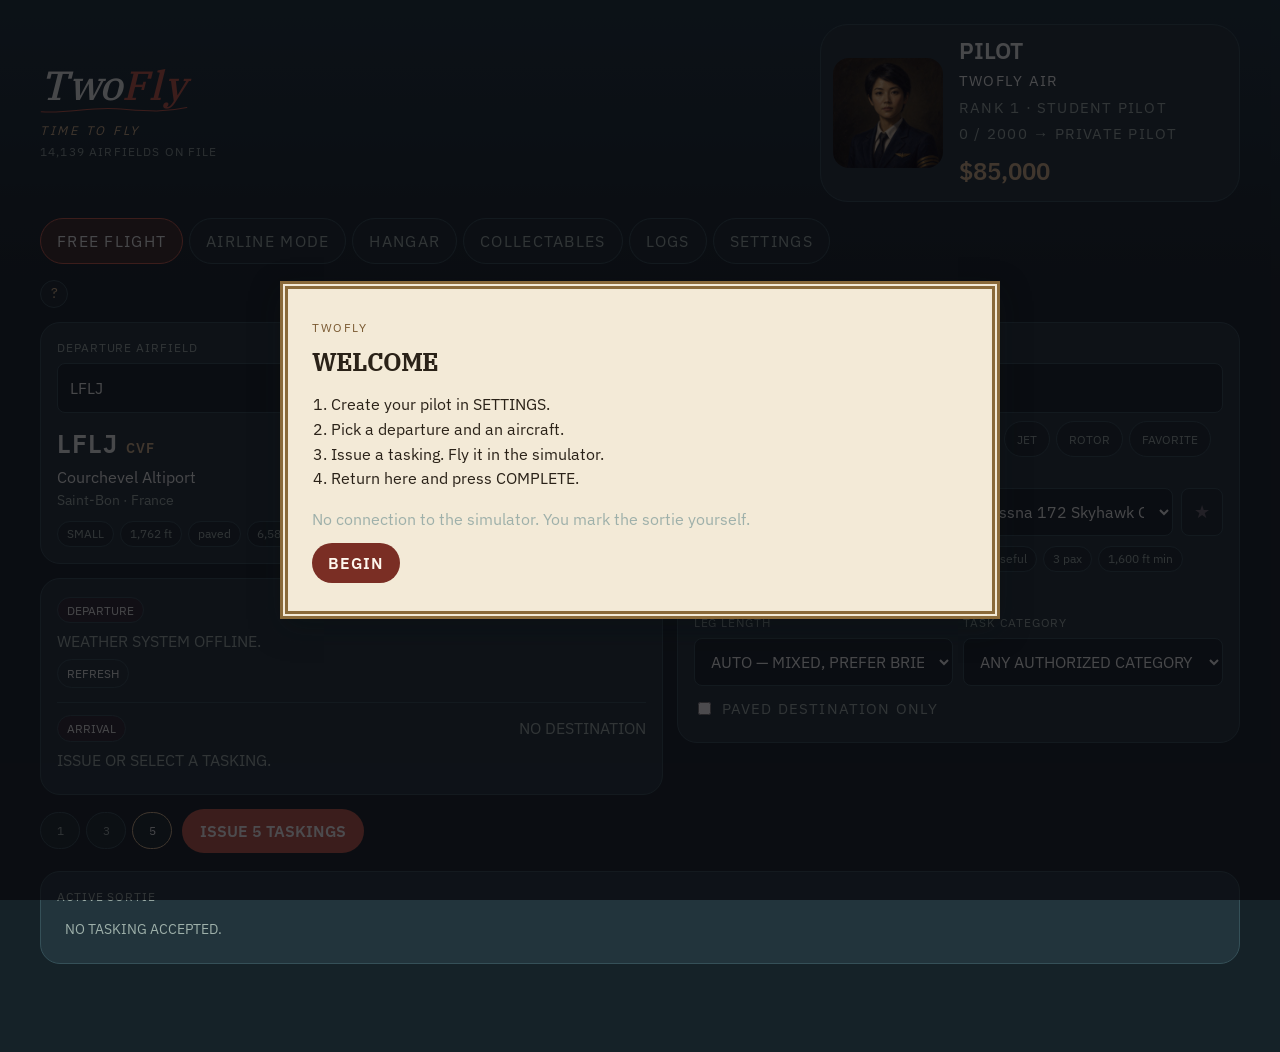
==== commit ff3e947d: "Export from Grok" ====
--- a/artifacts/twofly-portable/web/index.html
+++ b/artifacts/twofly-portable/web/index.html
@@ -4,7 +4,7 @@
   <meta charset="UTF-8" />
   <meta name="viewport" content="width=device-width, initial-scale=1" />
   <title>TwoFly — Dispatch</title>
-  <link rel="stylesheet" href="style.css?v=1.4.6" />
+  <link rel="stylesheet" href="style.css?v=1.5.0" />
 </head>
 <body>
   <div class="wrap">
@@ -13,7 +13,6 @@
         <h1 class="logo">Two<span>Fly</span></h1>
         <p class="motto">TIME TO FLY</p>
         <p class="tiny" id="field-count"></p>
-        <p class="tiny" id="build-id">waiting for desk…</p>
       </div>
       <div id="pilot-chip" class="pilot-chip"></div>
     </header>
@@ -26,7 +25,6 @@
       <button type="button" data-tab="log">LOGS</button>
       <button type="button" data-tab="set">SETTINGS</button>
     </nav>
-    <p id="mode-line" class="mode-line">FREE FLIGHT — fly any type. Pay only.</p>
 
     <div id="view-desk">
     <p class="tab-blurb" id="desk-blurb">
@@ -250,9 +248,9 @@
       </section>
       <section class="panel about-panel">
         <label>ABOUT</label>
-        <p class="muted">TWOFLY · MIT LICENSE · 2026</p>
-        <p class="muted">DESIGNED AND DIRECTED BY GAMINGLABRADOR5. SOFTWARE IMPLEMENTATION WITH GROK (XAI). FREEWARE. NOT AFFILIATED WITH MICROSOFT OR ASOBO STUDIO.</p>
-        <p class="about-ver">v1.4.6</p>
+        <p>TWOFLY · MIT LICENSE · 2026</p>
+        <p>A project designed and directed by gaminglabrador5, with software development assistance from Grok (xAI). Released as freeware. TwoFly is an independent project and is not affiliated with Microsoft or Asobo Studio.</p>
+        <p class="about-ver" id="about-ver">EXE 1.5.0</p>
       </section>
     </div>
   </div>
@@ -285,8 +283,6 @@
         <li>Issue a tasking. Fly it in the simulator.</li>
         <li>Return here and press COMPLETE.</li>
       </ol>
-      <p>FREE FLIGHT — fly any type. Pay only.</p>
-      <p>AIRLINE MODE — hangar fleet. Pay and XP. Certificates.</p>
       <p class="muted">No connection to the simulator. You mark the sortie yourself.</p>
       <footer class="job-foot">
         <button type="button" class="sheet-yes" id="welcome-go">BEGIN</button>
@@ -296,15 +292,15 @@
   <!-- Airfields load as airports.json from app.js. Do not add airports.js as a blocking script. -->
   <script>
     (function () {
-      var el = document.getElementById("build-id");
+      var el = document.getElementById("about-ver");
       fetch("/__twofly/version", { cache: "no-store" })
         .then(function (r) { return r.ok ? r.json() : null; })
         .then(function (d) {
           if (!el) return;
-          if (d && d.version) el.textContent = "EXE " + d.version + " · " + (d.build || "") + " · " + (d.addr || "");
-          else el.textContent = "JS only · no exe stamp";
+          if (d && d.version) el.textContent = "EXE " + d.version + " · " + (d.build || "");
+          else el.textContent = "JS v1.5.0";
         })
-        .catch(function () { if (el) el.textContent = "JS only · no exe stamp"; });
+        .catch(function () { if (el) el.textContent = "JS v1.5.0"; });
       setTimeout(function () {
         var chip = document.getElementById("pilot-chip");
         if (chip && !String(chip.innerHTML || "").trim()) {
@@ -313,11 +309,11 @@
       }, 4000);
     })();
   </script>
-  <script src="aircraft.js?v=1.4.6"></script>
-  <script src="landmarks.js?v=1.4.6"></script>
-  <script src="cities.js?v=1.4.6"></script>
-  <script src="ports.js?v=1.4.6"></script>
-  <script src="pedia-copy.js?v=1.4.6"></script>
-  <script src="app.js?v=1.4.6"></script>
+  <script src="aircraft.js?v=1.5.0"></script>
+  <script src="landmarks.js?v=1.5.0"></script>
+  <script src="cities.js?v=1.5.0"></script>
+  <script src="ports.js?v=1.5.0"></script>
+  <script src="pedia-copy.js?v=1.5.0"></script>
+  <script src="app.js?v=1.5.0"></script>
 </body>
 </html>
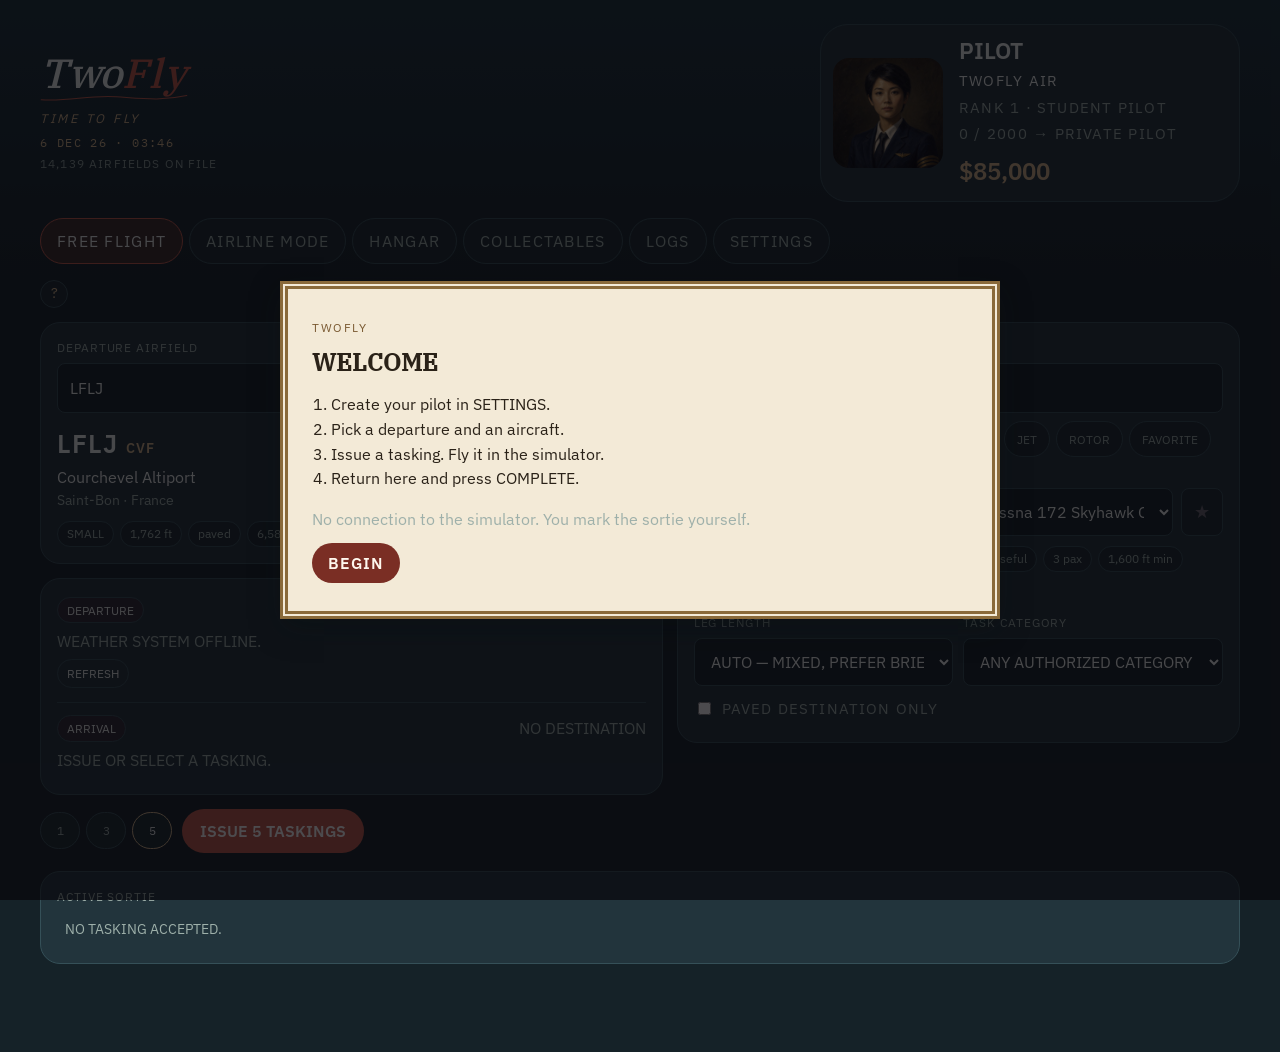
==== commit cf212924: "Export from Grok" ====
--- a/artifacts/twofly-portable/web/index.html
+++ b/artifacts/twofly-portable/web/index.html
@@ -4,7 +4,7 @@
   <meta charset="UTF-8" />
   <meta name="viewport" content="width=device-width, initial-scale=1" />
   <title>TwoFly — Dispatch</title>
-  <link rel="stylesheet" href="style.css?v=1.5.0" />
+  <link rel="stylesheet" href="style.css?v=1.5.5" />
 </head>
 <body>
   <div class="wrap">
@@ -12,6 +12,7 @@
       <div class="brand">
         <h1 class="logo">Two<span>Fly</span></h1>
         <p class="motto">TIME TO FLY</p>
+        <p class="tiny clock" id="desk-clock"></p>
         <p class="tiny" id="field-count"></p>
       </div>
       <div id="pilot-chip" class="pilot-chip"></div>
@@ -147,9 +148,9 @@
         <h3 class="album-h folded" data-fold="fields">AIRFIELDS</h3>
         <div id="stamps" class="stamps folded" data-fold-body="fields"></div>
       </section>
-      <section class="panel">
-        <button type="button" class="fold-toggle" id="ach-toggle">ACHIEVEMENTS</button>
-        <div id="badges-book" class="badges" hidden></div>
+      <section class="panel ach-panel">
+        <h3 class="album-h folded" data-fold="achievements">ACHIEVEMENTS <span id="ach-count" class="muted"></span></h3>
+        <div id="badges-book" class="ach-book folded" data-fold-body="achievements"></div>
       </section>
     </div>
 
@@ -218,8 +219,17 @@
       </section>
       <section class="panel">
         <label>DISPATCH SETTINGS</label>
-        <label class="check"><input id="set-money" type="checkbox" /> AWARD MONEY</label>
-        <label class="check"><input id="set-locks" type="checkbox" /> ENFORCE RANK LOCKS ON AIRLINE AIRCRAFT</label>
+        <label class="check"><input id="set-money" type="checkbox" /> AIRPLANES COST MONEY</label>
+        <label class="check"><input id="set-locks" type="checkbox" /> ENFORCE RANK UNLOCKS</label>
+        <label class="check"><input id="set-service" type="checkbox" /> AIRFRAME SERVICE</label>
+        <label class="check"><input id="set-interest" type="checkbox" /> INTEREST ON DEBT (1% PER DAY)</label>
+        <label class="check"><input id="set-sound" type="checkbox" /> DESK SOUND</label>
+        <button type="button" class="tiny" id="sound-test">PLAY SAMPLE</button>
+        <label for="set-clock" class="pad-top">CLOCK</label>
+        <select id="set-clock">
+          <option value="24">24-HOUR</option>
+          <option value="12">12-HOUR</option>
+        </select>
         <label for="set-ccy" class="pad-top">CURRENCY</label>
         <select id="set-ccy"></select>
         <label for="set-temp" class="pad-top">TEMPERATURE</label>
@@ -250,7 +260,7 @@
         <label>ABOUT</label>
         <p>TWOFLY · MIT LICENSE · 2026</p>
         <p>A project designed and directed by gaminglabrador5, with software development assistance from Grok (xAI). Released as freeware. TwoFly is an independent project and is not affiliated with Microsoft or Asobo Studio.</p>
-        <p class="about-ver" id="about-ver">EXE 1.5.0</p>
+        <p class="about-ver" id="about-ver">JS v1.5.5</p>
       </section>
     </div>
   </div>
@@ -263,6 +273,16 @@
       <footer class="job-foot">
         <button type="button" class="sheet-yes" id="confirm-yes">CLEAR</button>
         <button type="button" class="sheet-no" id="confirm-no">CANCEL</button>
+      </footer>
+    </div>
+  </div>
+
+  <div id="debrief" class="pedia" hidden>
+    <div class="pedia-sheet debrief-sheet">
+      <p class="pedia-kicker">SORTIE COMPLETE</p>
+      <div id="debrief-body"></div>
+      <footer class="job-foot">
+        <button type="button" class="sheet-yes" id="debrief-go">CONTINUE</button>
       </footer>
     </div>
   </div>
@@ -298,9 +318,9 @@
         .then(function (d) {
           if (!el) return;
           if (d && d.version) el.textContent = "EXE " + d.version + " · " + (d.build || "");
-          else el.textContent = "JS v1.5.0";
+          else el.textContent = "JS v1.5.5";
         })
-        .catch(function () { if (el) el.textContent = "JS v1.5.0"; });
+        .catch(function () { if (el) el.textContent = "JS v1.5.5"; });
       setTimeout(function () {
         var chip = document.getElementById("pilot-chip");
         if (chip && !String(chip.innerHTML || "").trim()) {
@@ -309,11 +329,11 @@
       }, 4000);
     })();
   </script>
-  <script src="aircraft.js?v=1.5.0"></script>
-  <script src="landmarks.js?v=1.5.0"></script>
-  <script src="cities.js?v=1.5.0"></script>
-  <script src="ports.js?v=1.5.0"></script>
-  <script src="pedia-copy.js?v=1.5.0"></script>
-  <script src="app.js?v=1.5.0"></script>
+  <script src="aircraft.js?v=1.5.5"></script>
+  <script src="landmarks.js?v=1.5.5"></script>
+  <script src="cities.js?v=1.5.5"></script>
+  <script src="ports.js?v=1.5.5"></script>
+  <script src="pedia-copy.js?v=1.5.5"></script>
+  <script src="app.js?v=1.5.5"></script>
 </body>
 </html>
--- a/artifacts/twofly-portable/web/style.css
+++ b/artifacts/twofly-portable/web/style.css
@@ -93,6 +93,42 @@
 }
 .brand p { margin: 0; color: var(--muted); font-size: .9rem; letter-spacing: .08em; }
 .brand .tiny { font-size: .72rem; opacity: .85; letter-spacing: .1em; margin-top: 4px; }
+.brand .clock {
+  font-family: "IBM Plex Mono", ui-monospace, monospace;
+  letter-spacing: .12em;
+  color: var(--accent2);
+  opacity: 1;
+  margin-top: 6px;
+}
+
+.ach-book { display: grid; gap: 16px; }
+.ach-cat h4 {
+  margin: 0 0 8px;
+  font-size: .72rem;
+  letter-spacing: .14em;
+  color: var(--muted);
+  font-weight: 600;
+}
+.ach-row {
+  display: flex;
+  justify-content: space-between;
+  gap: 12px;
+  align-items: baseline;
+  border-top: 1px solid var(--line);
+  padding: 8px 0;
+}
+.ach-row b { display: block; letter-spacing: .06em; font-size: .85rem; }
+.ach-row span { display: block; color: var(--muted); font-size: .78rem; line-height: 1.35; }
+.ach-row em {
+  font-style: normal;
+  font-family: "IBM Plex Mono", ui-monospace, monospace;
+  font-size: .75rem;
+  color: var(--muted);
+  white-space: nowrap;
+}
+.ach-row.have b { color: var(--accent2); }
+.ach-row.have em { color: var(--accent2); }
+.ach-row.hid b { letter-spacing: .2em; color: #5c5662; }
 
 .panel {
   background: var(--card);
@@ -352,7 +388,9 @@
 }
 .sheet-yes { background: #7a2e24; color: #fff8ee; border: 0; }
 .sheet-no { background: #efe4c8; color: #2a2218; border: 2px solid #2a2218; }
-#active .job-foot button { min-width: 7rem; }
+.debrief-list { margin: 0 0 14px; padding-left: 1.1em; }
+.debrief-list li { margin: 4px 0; }
+.debrief-grid { margin: 12px 0 16px; }
 
 
 .tabs { display:flex; flex-wrap: wrap; gap: 6px; margin: 0 0 16px; }
@@ -488,7 +526,7 @@
 .album-h[data-fold] { cursor: pointer; user-select: none; }
 .album-h[data-fold]::before { content: "▾ "; color: var(--accent2); }
 .album-h.folded[data-fold]::before { content: "▸ "; }
-.album.folded, .stamps.folded { display: none; }
+.album.folded, .stamps.folded, .ach-book.folded { display: none; }
 .fold-toggle {
   width: 100%; text-align: left;
   background: none; border: 0; color: var(--muted);
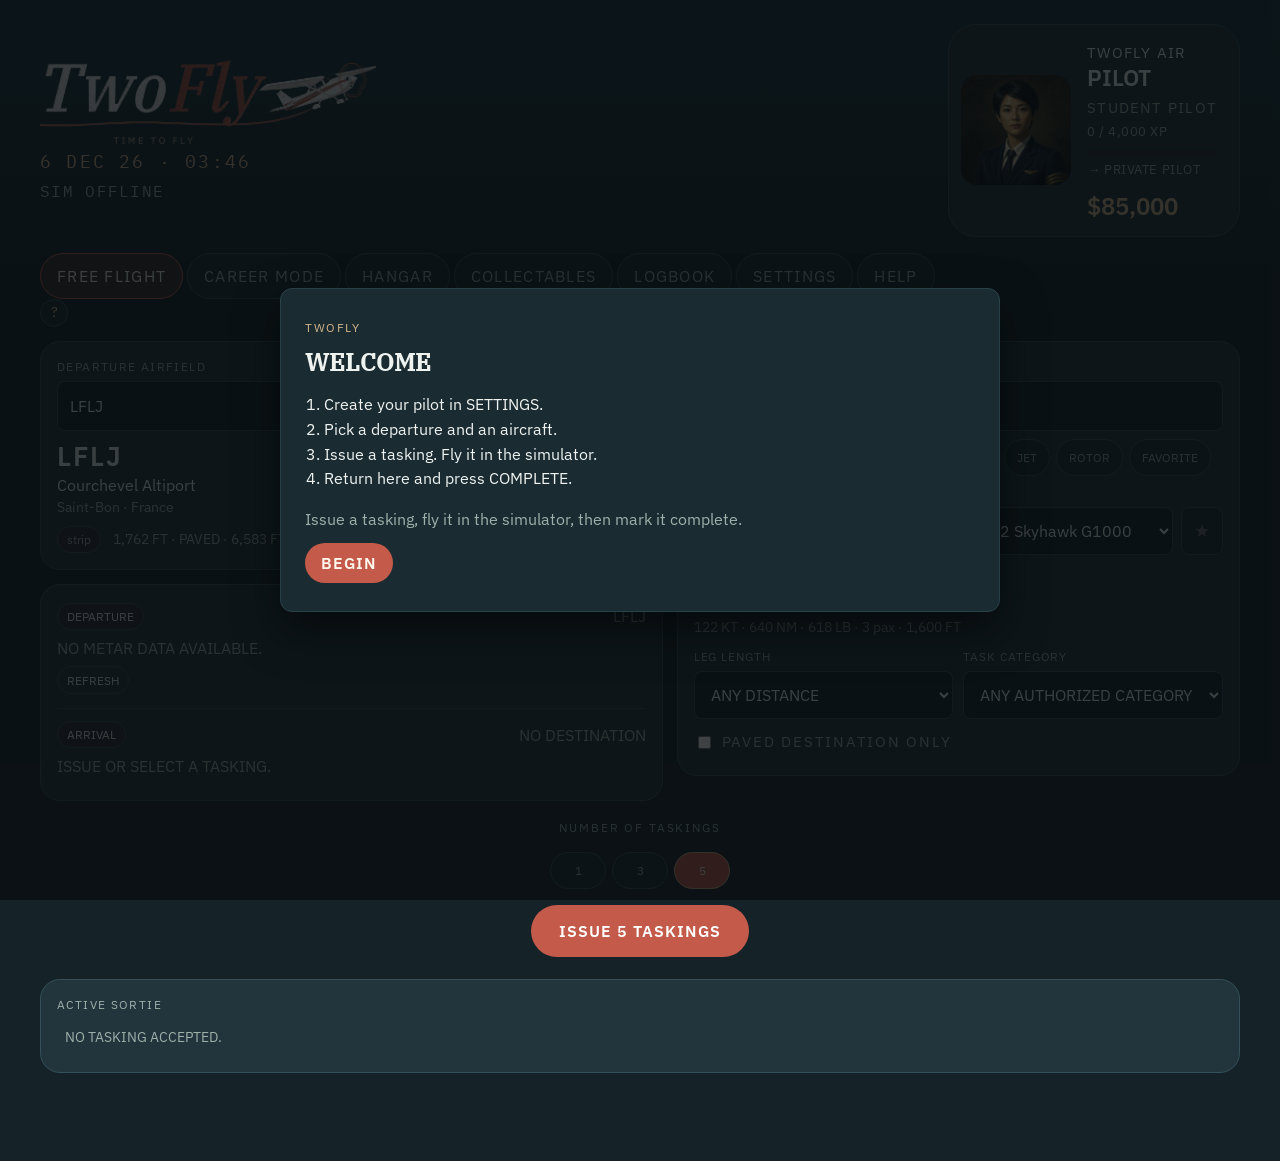
==== commit 22950f71: "Export from Grok" ====
--- a/artifacts/twofly-portable/web/index.html
+++ b/artifacts/twofly-portable/web/index.html
@@ -4,27 +4,30 @@
   <meta charset="UTF-8" />
   <meta name="viewport" content="width=device-width, initial-scale=1" />
   <title>TwoFly — Dispatch</title>
-  <link rel="stylesheet" href="style.css?v=1.5.5" />
+  <link rel="icon" href="logo-mark.png?v=1.9.31" />
+  <link rel="stylesheet" href="style.css?v=1.9.31" />
 </head>
 <body>
   <div class="wrap">
     <header class="top">
       <div class="brand">
-        <h1 class="logo">Two<span>Fly</span></h1>
-        <p class="motto">TIME TO FLY</p>
+        <h1 class="logo"><img src="logo.png?v=1.9.31" alt="TwoFly" /></h1>
         <p class="tiny clock" id="desk-clock"></p>
-        <p class="tiny" id="field-count"></p>
+        <div class="tiny sim-line off" id="sim-line">SIM OFFLINE</div>
       </div>
-      <div id="pilot-chip" class="pilot-chip"></div>
+      <div class="top-right">
+        <div id="pilot-chip" class="pilot-chip"></div>
+      </div>
     </header>
 
     <nav class="tabs" id="tabs">
       <button type="button" data-tab="desk" class="on">FREE FLIGHT</button>
-      <button type="button" data-tab="line">AIRLINE MODE</button>
+      <button type="button" data-tab="line">CAREER MODE</button>
       <button type="button" data-tab="hangar">HANGAR</button>
       <button type="button" data-tab="book">COLLECTABLES</button>
-      <button type="button" data-tab="log">LOGS</button>
+      <button type="button" data-tab="log">LOGBOOK</button>
       <button type="button" data-tab="set">SETTINGS</button>
+      <button type="button" data-tab="help">HELP</button>
     </nav>
 
     <div id="view-desk">
@@ -37,7 +40,7 @@
       <section class="panel">
         <label for="dep-input">DEPARTURE AIRFIELD</label>
         <div class="dep-search">
-          <input id="dep-input" type="text" placeholder="ICAO, IATA, NAME, CITY" autocomplete="off" spellcheck="false" />
+          <input id="dep-input" type="text" placeholder="ICAO, NAME, CITY" autocomplete="off" spellcheck="false" />
           <div id="suggest" hidden></div>
         </div>
         <div id="home-row" class="home-row">
@@ -98,8 +101,8 @@
           <div>
             <label for="hop">LEG LENGTH</label>
             <select id="hop">
-              <option value="auto">AUTO — MIXED, PREFER BRIEF</option>
-              <option value="brief">BRIEF 18–55 NM (~30 MIN)</option>
+              <option value="auto">ANY DISTANCE</option>
+              <option value="brief">BRIEF 18–55 NM</option>
               <option value="bush">SHORT FIELD 15–90 NM</option>
               <option value="short">SHORT 70–220 NM</option>
               <option value="medium">MEDIUM 180–520 NM</option>
@@ -116,6 +119,7 @@
     </div>
 
     <div class="actions">
+      <p class="issue-kicker">NUMBER OF TASKINGS</p>
       <div class="issue-n filters" id="issue-n">
         <button type="button" data-n="1">1</button>
         <button type="button" data-n="3">3</button>
@@ -132,18 +136,18 @@
     <div id="view-book" hidden>
       <p class="tab-blurb">
         <button type="button" class="blurb-more" aria-label="Help" aria-expanded="false">?</button>
-        <span class="blurb-long" hidden>Collectables unlock when you complete a sortie in the required area. Landmarks require a leg within 20 NM, while city postcards require a leg within 30 NM. Airport postcards unlock when you use that airport as either your departure or destination. Open any unlocked entry to view its encyclopedia page. Clearing your collectables only removes the postmarks and does not affect your sortie log.</span>
+        <span class="blurb-long" hidden>Collectables unlock when you complete a sortie in the required area. Airport postcards unlock when you use that airport as departure or destination. Open any unlocked entry to view its encyclopedia page. Clearing collectables does not affect the sortie log.</span>
       </p>
       <section class="log-panel">
         <h2>COLLECTABLES
           <button id="clear-book" class="ghost tiny" type="button">CLEAR</button>
         </h2>
         <p id="book-progress" class="album-h"></p>
-        <h3 class="album-h" data-fold="landmarks">LANDMARK POSTMARKS <span id="landmark-count" class="muted"></span> · 20 NM</h3>
+        <h3 class="album-h" data-fold="landmarks">LANDMARK POSTMARKS <span id="landmark-count" class="muted"></span></h3>
         <div id="landmark-album" class="album" data-fold-body="landmarks"></div>
-        <h3 class="album-h folded" data-fold="cities">CITY POSTCARDS <span id="city-count" class="muted"></span> · 30 NM · 800×600</h3>
+        <h3 class="album-h folded" data-fold="cities">CITY POSTCARDS <span id="city-count" class="muted"></span></h3>
         <div id="city-album" class="album album-card folded" data-fold-body="cities"></div>
-        <h3 class="album-h folded" data-fold="airports">AIRPORT POSTCARDS <span id="airport-count" class="muted"></span> · FIELD USED · 800×600</h3>
+        <h3 class="album-h folded" data-fold="airports">AIRPORT POSTCARDS <span id="airport-count" class="muted"></span></h3>
         <div id="airport-album" class="album album-card folded" data-fold-body="airports"></div>
         <h3 class="album-h folded" data-fold="fields">AIRFIELDS</h3>
         <div id="stamps" class="stamps folded" data-fold-body="fields"></div>
@@ -157,7 +161,7 @@
     <div id="view-hangar" hidden>
       <p class="tab-blurb">
         <button type="button" class="blurb-more" aria-label="Help" aria-expanded="false">?</button>
-        <span class="blurb-long" hidden>Buy and sell aircraft for AIRLINE MODE. Your fleet can hold up to 10 aircraft. Tail numbers and maintenance are tracked separately for each airframe. Your credit limit increases as you earn certificates. Withdrawals are added to your pilot file balance, while repayments reduce your debt.</span>
+        <span class="blurb-long" hidden>Buy, lease, or sell aircraft for CAREER MODE. Daily lease payments count toward ownership; buy it out for the remainder or return it free. Your fleet can hold up to 10 aircraft. Maintenance is tracked for each type. Registration comes from the simulator.</span>
       </p>
       <p class="err" id="hangar-err" hidden></p>
       <section class="panel" id="loan-panel"></section>
@@ -182,21 +186,87 @@
     <div id="view-log" hidden>
       <p class="tab-blurb">
         <button type="button" class="blurb-more" aria-label="Help" aria-expanded="false">?</button>
-        <span class="blurb-long" hidden>The SORTIE LOG records completed and accepted taskings from both FREE FLIGHT and AIRLINE MODE. Clearing the log only removes its entries. Your postmarks and encyclopedia pages are not affected.</span>
+        <span class="blurb-long" hidden>Your career file is the record of certificates, hours, and sorties. The SORTIE LOG under it lists completed taskings from both FREE FLIGHT and CAREER MODE. Clearing the log only removes its entries. Certificates and collectables are not affected.</span>
       </p>
       <section class="log-panel">
-        <h2>SORTIE LOG
-          <button id="clear-log" class="ghost tiny" type="button">CLEAR</button>
+        <h2>LOGBOOK
+          <button id="clear-log" class="ghost tiny" type="button">CLEAR LOG</button>
         </h2>
+        <div id="career-file" class="career-file"></div>
         <div id="pilot-stats" class="pilot-stats"></div>
+        <h3 class="album-h">SORTIE LOG</h3>
         <div id="log"></div>
+      </section>
+    </div>
+
+    <div id="view-help" hidden>
+      <section class="panel help-sheet">
+        <h3 class="album-h" data-fold="help-fly">HOW A FLIGHT WORKS</h3>
+        <div data-fold-body="help-fly">
+          <p>Pick a departure and an aircraft. Issue 1, 3, or 5 taskings. Accept one. Fly that route in the simulator. When you have landed, press Complete. Abort drops it and pays nothing.</p>
+        </div>
+        <h3 class="album-h folded" data-fold="help-free">FREE FLIGHT</h3>
+        <div class="folded" data-fold-body="help-free">
+          <p>Any aircraft on file can be used. Completing a sortie adds the pay to the pilot file. Certificates and hangar ownership do not apply.</p>
+        </div>
+        <h3 class="album-h folded" data-fold="help-career">CAREER MODE</h3>
+        <div class="folded" data-fold-body="help-career">
+          <p>Only hangar aircraft are offered. A completed tasking pays money and XP. Certificates unlock aircraft classes and mission types when that lock is on. Home field, maintenance, and the loan apply here.</p>
+        </div>
+        <h3 class="album-h folded" data-fold="help-cert">CERTIFICATES</h3>
+        <div class="folded" data-fold-body="help-cert">
+          <p>The ladder is Student, Private, Instrument, Commercial, then ATP. XP moves you up. You can still fly IFR weather without the Instrument Rating, at a penalty to pay and XP. The checkride on the logbook page can earn that rating early.</p>
+        </div>
+        <h3 class="album-h folded" data-fold="help-hangar">HANGAR</h3>
+        <div class="folded" data-fold-body="help-hangar">
+          <p>Buy, lease, or sell. A daily lease payment counts toward the price. Buy it out for the rest, or return it free. The fleet holds 10. Hours, time to service, and health apply to owned aircraft and to leases. Health starts at 100% and is 25% after 40 hours, then keeps falling. At 0% the aircraft cannot take a tasking. A crash sets health to 0%. Service anytime. The bill is higher the worse the health. A serviced aircraft sells for 30% under market. Damage lowers the sale.</p>
+        </div>
+        <h3 class="album-h folded" data-fold="help-loan">CREDIT</h3>
+        <div class="folded" data-fold-body="help-loan">
+          <p>A withdrawal adds to your balance and to the loan. The rate is 8% a year, charged only on the amount you borrowed. Interest already added does not earn more interest. Unpaid interest stops once it reaches 25% of the remaining loan, so the balance cannot grow on itself. Repayment clears the interest first. Turn interest off in Settings and the amount you owe stays where it is.</p>
+        </div>
+        <h3 class="album-h folded" data-fold="help-book">COLLECTABLES</h3>
+        <div class="folded" data-fold-body="help-book">
+          <p>A stamp or postcard unlocks when you complete a sortie that qualifies. Airports count when you depart or arrive there. Cities and landmarks count when the field is close enough. Open an unlocked entry for its page.</p>
+        </div>
+        <h3 class="album-h folded" data-fold="help-log">LOGBOOK</h3>
+        <div class="folded" data-fold-body="help-log">
+          <p>Certificates, hours, and the latest milestones are here. The sortie list includes Free Flight and Career. Clearing the log does not clear collectables.</p>
+        </div>
+        <h3 class="album-h folded" data-fold="help-wx">WEATHER</h3>
+        <div class="folded" data-fold-body="help-wx">
+          <p>The desk shows the real METAR for the field, or the nearest report within 20 miles. Explain This turns that report into plain language. The sky in the simulator can still disagree.</p>
+        </div>
+        <h3 class="album-h folded" data-fold="help-sim">SIM WATCH</h3>
+        <div class="folded" data-fold-body="help-sim">
+          <p>Optional, and MSFS only. You can issue, accept, and complete a tasking from anywhere. Sim Watch does not block the flight.</p>
+          <p>When the simulator is running it can note a crash, bank, G, speed, a go-around, a bounce, the landing time, the touchdown rate, and where the aircraft was when it landed. That position is compared with the planned field. You still press Complete. There is no rating when the simulator is offline.</p>
+          <p>A crash is the simulator's own crash, a touchdown of 2200 feet per minute or steeper, or 5 G on a hard touchdown. A descent or a steep turn is not a crash. Each completed sortie writes a text report in the logs folder next to TwoFly. Wear and hours apply only in Career, to an aircraft you own or lease.</p>
+        </div>
+        <h3 class="album-h folded" data-fold="help-rate">SORTIE RATING</h3>
+        <div class="folded" data-fold-body="help-rate">
+          <p>The letter is the whole sortie, not just the landing. S is 95 to 100, exceptional. A is 90 to 94, excellent. B is 80 to 89, good. C is 70 to 79, acceptable. D is 60 to 69, poor. F is under 60, or a crash. The number under the letter is the total.</p>
+          <p>Mission is 25. A landing the sim saw at the planned field is full marks. Landing somewhere else still completes the sortie and still pays, and the mission line is lower. The field counts when you are within about a mile and a half, wider for a long runway.</p>
+          <p>Landing is 30, and it is the largest part. Butter, smooth, firm, hard, rough, or critical. The same rate is judged more kindly in a jet than in a light aircraft. A bounce costs a little. A go-around does not. A firm landing does not damage the aircraft. A crash sets health to zero and the rating to F.</p>
+          <p>Handling is 20. It comes off for a bank past 70 degrees, a high G load, or speed well above the type. Ordinary bumps are left alone.</p>
+          <p>Operations is 15. Flying IFR weather in Career without an Instrument Rating costs part of it. The pay and XP penalty is separate.</p>
+          <p>Efficiency is 10. It compares the planned time with the time until the landing. Being a little off does not matter. It never checks the path you flew, because TwoFly does not follow you on a map.</p>
+        </div>
+        <h3 class="album-h folded" data-fold="help-set">SETTINGS</h3>
+        <div class="folded" data-fold-body="help-set">
+          <p>Pilot name, company name, and photo stay in Settings. US or European changes runway length, elevation, altimeter, weight, and visibility. Simulator hides types that do not exist for the one you pick. Money, certificate locks, service, and interest can each be turned off. Export a backup before you clear progress.</p>
+        </div>
+        <h3 class="album-h folded" data-fold="help-time">TIME</h3>
+        <div class="folded" data-fold-body="help-time">
+          <p>The clock at the top is yours. Departure and arrival times on a tasking are local to the airfield. Departure is a suggestion. In Career Mode, a timed arrival pays less if you are late.</p>
+        </div>
       </section>
     </div>
 
     <div id="view-set" hidden>
       <p class="tab-blurb">
         <button type="button" class="blurb-more" aria-label="Help" aria-expanded="false">?</button>
-        <span class="blurb-long" hidden>OPERATOR IDENTITY is tied to this application. Money awards determine your pay and market prices, while rank restrictions determine which airline classes you can access. Currency conversion only changes the prices displayed in the application. Your AIRLINE HOME FIELD is the base used by the HOME button. CLEAR ALL PROGRESS permanently erases your pilot file, hangar, sortie log, and collectables.</span>
+        <span class="blurb-long" hidden>OPERATOR IDENTITY is tied to this application. Money and certificate locks are optional — turn both off and Career plays like Free Flight with a hangar. Currency conversion only changes displayed prices. Your CAREER HOME FIELD is the base used by the HOME button. CLEAR ALL PROGRESS permanently erases your pilot file.</span>
       </p>
       <section class="panel">
         <label>OPERATOR</label>
@@ -206,9 +276,9 @@
             <input id="pilot-name" type="text" maxlength="32" autocomplete="off" />
           </div>
           <div>
-            <label for="airline-name">AIRLINE NAME</label>
+            <label for="airline-name">COMPANY NAME</label>
             <input id="airline-name" type="text" maxlength="32" autocomplete="off" />
-            <label class="check"><input id="show-airline" type="checkbox" /> SHOW AIRLINE ON PILOT FILE</label>
+            <label class="check" data-tip="Show the company name on the pilot chip."><input id="show-airline" type="checkbox" /> SHOW COMPANY ON PILOT FILE</label>
           </div>
         </div>
         <label class="pad-top">PILOT PHOTO</label>
@@ -219,34 +289,47 @@
       </section>
       <section class="panel">
         <label>DISPATCH SETTINGS</label>
-        <label class="check"><input id="set-money" type="checkbox" /> AIRPLANES COST MONEY</label>
-        <label class="check"><input id="set-locks" type="checkbox" /> ENFORCE RANK UNLOCKS</label>
-        <label class="check"><input id="set-service" type="checkbox" /> AIRFRAME SERVICE</label>
-        <label class="check"><input id="set-interest" type="checkbox" /> INTEREST ON DEBT (1% PER DAY)</label>
-        <label class="check"><input id="set-sound" type="checkbox" /> DESK SOUND</label>
-        <button type="button" class="tiny" id="sound-test">PLAY SAMPLE</button>
+        <label class="check" data-tip="When on, aircraft and leases come out of the pilot file. Off, market aircraft are free."><input id="set-money" type="checkbox" /> AIRPLANES COST MONEY</label>
+        <label class="check" data-tip="When on, Career aircraft stay locked until you hold the certificate. Off, every class is open."><input id="set-locks" type="checkbox" /> ENFORCE CERTIFICATE UNLOCKS</label>
+        <label class="check" data-tip="Health falls from 100% to 25% over 40 hours, then keeps falling until the aircraft is grounded at 0%. A crash sets health to 0%. Service anytime. The bill rises as health falls. Off, no maintenance."><input id="set-service" type="checkbox" /> AIRFRAME SERVICE</label>
+        <label class="check" data-tip="8% a year on the amount borrowed. Interest already charged does not earn more. Unpaid interest stops at 25% of the remaining loan. Off, the debt does not grow."><input id="set-interest" type="checkbox" /> INTEREST ON DEBT</label>
+        <label class="check" data-tip="Clicks and dispatch sounds at the desk."><input id="set-sound" type="checkbox" /> DESK SOUND</label>
+        <label class="check" data-tip="Reads MSFS for a crash, bank, G, speed, a go-around, a bounce, landing time, touchdown rate, and whether the landing was at the planned field. It does not stop you flying from somewhere else. You still press Complete. MSFS only."><input id="set-simwatch" type="checkbox" /> SIM WATCH</label>
+        <label for="set-hud" class="pad-top">HUD SCALE</label>
+        <div class="hud-scale">
+          <input id="set-hud" type="range" min="100" max="300" step="10" value="100" />
+          <span id="hud-scale-val">100%</span>
+        </div>
+        <label for="set-sim" class="pad-top">SIMULATOR</label>
+        <select id="set-sim">
+          <option value="both">MSFS 2020 AND 2024</option>
+          <option value="20">MSFS 2020</option>
+          <option value="24">MSFS 2024</option>
+        </select>
+        <p class="muted">Both shows every type. MSFS 2020 hides aircraft that exist only in 2024. MSFS 2024 hides the few community types that do not run there.</p>
         <label for="set-clock" class="pad-top">CLOCK</label>
         <select id="set-clock">
           <option value="24">24-HOUR</option>
           <option value="12">12-HOUR</option>
         </select>
+        <p class="muted">Desk clock is your time. Tasking DEP and ARR are local to the airfield.</p>
         <label for="set-ccy" class="pad-top">CURRENCY</label>
         <select id="set-ccy"></select>
-        <label for="set-temp" class="pad-top">TEMPERATURE</label>
-        <select id="set-temp">
-          <option value="C">CELSIUS (°C)</option>
-          <option value="F">FAHRENHEIT (°F)</option>
+        <label for="set-units" class="pad-top">UNITS</label>
+        <select id="set-units">
+          <option value="us">US</option>
+          <option value="eu">EUROPEAN</option>
         </select>
-        <label for="home-input" class="pad-top">AIRLINE HOME FIELD</label>
+        <p class="muted">Both keep °C, feet, nautical miles, and knots. US uses runway feet, inHg, pounds, and statute miles. European uses runway meters, hPa, kilograms, and meters.</p>
+        <label for="home-input" class="pad-top">CAREER HOME FIELD</label>
         <div class="dep-search">
-          <input id="home-input" type="text" placeholder="ICAO, IATA, NAME, CITY" autocomplete="off" spellcheck="false" />
+          <input id="home-input" type="text" placeholder="ICAO, NAME, CITY" autocomplete="off" spellcheck="false" />
           <div id="home-suggest" hidden></div>
         </div>
-        <p class="muted" id="home-set-meta">USED BY THE HOME BUTTON IN AIRLINE MODE.</p>
+        <p class="muted" id="home-set-meta">USED BY THE HOME BUTTON IN CAREER MODE.</p>
       </section>
       <section class="panel">
         <label>PROGRESS</label>
-        <p class="muted">ERASES THE PILOT FILE, HANGAR, MONEY, XP, SORTIE LOG, AND COLLECTABLES ON THIS INSTALLATION. THIS CANNOT BE UNDONE.</p>
         <div class="row">
           <button type="button" class="ghost" id="backup-export">EXPORT BACKUP</button>
           <label class="file-btn">IMPORT BACKUP
@@ -258,9 +341,10 @@
       </section>
       <section class="panel about-panel">
         <label>ABOUT</label>
+        <img class="about-logo" src="logo.png?v=1.9.31" alt="TwoFly" />
         <p>TWOFLY · MIT LICENSE · 2026</p>
         <p>A project designed and directed by gaminglabrador5, with software development assistance from Grok (xAI). Released as freeware. TwoFly is an independent project and is not affiliated with Microsoft or Asobo Studio.</p>
-        <p class="about-ver" id="about-ver">JS v1.5.5</p>
+        <p class="about-ver" id="about-ver">JS v1.9.31</p>
       </section>
     </div>
   </div>
@@ -277,6 +361,16 @@
     </div>
   </div>
 
+  <div id="checkride" class="pedia" hidden>
+    <div class="pedia-sheet">
+      <p class="pedia-kicker">INSTRUMENT CHECKRIDE</p>
+      <div id="checkride-body"></div>
+      <footer class="job-foot">
+        <button type="button" class="sheet-yes" id="checkride-go" hidden>NEXT</button>
+        <button type="button" class="sheet-no" id="checkride-no">CANCEL</button>
+      </footer>
+    </div>
+  </div>
   <div id="debrief" class="pedia" hidden>
     <div class="pedia-sheet debrief-sheet">
       <p class="pedia-kicker">SORTIE COMPLETE</p>
@@ -303,7 +397,7 @@
         <li>Issue a tasking. Fly it in the simulator.</li>
         <li>Return here and press COMPLETE.</li>
       </ol>
-      <p class="muted">No connection to the simulator. You mark the sortie yourself.</p>
+      <p class="muted">Issue a tasking, fly it in the simulator, then mark it complete.</p>
       <footer class="job-foot">
         <button type="button" class="sheet-yes" id="welcome-go">BEGIN</button>
       </footer>
@@ -312,28 +406,42 @@
   <!-- Airfields load as airports.json from app.js. Do not add airports.js as a blocking script. -->
   <script>
     (function () {
+      var path = location.pathname || "/";
+      var dir = /\.html?$/i.test(path) ? path.replace(/[^/]+$/, "") : (path.endsWith("/") ? path : path + "/");
+      var base = document.createElement("base");
+      base.href = dir;
+      document.head.appendChild(base);
+      window.addEventListener("error", function (e) {
+        if (window.__twoflyReady) return;
+        var chip = document.getElementById("pilot-chip");
+        if (!chip) return;
+        var msg = (e && e.message) ? e.message : "script error";
+        chip.textContent = "DESK SCRIPT FAILED. " + msg;
+      });
       var el = document.getElementById("about-ver");
       fetch("/__twofly/version", { cache: "no-store" })
         .then(function (r) { return r.ok ? r.json() : null; })
         .then(function (d) {
           if (!el) return;
           if (d && d.version) el.textContent = "EXE " + d.version + " · " + (d.build || "");
-          else el.textContent = "JS v1.5.5";
+          else el.textContent = "JS v1.9.31";
         })
-        .catch(function () { if (el) el.textContent = "JS v1.5.5"; });
+        .catch(function () { if (el) el.textContent = "JS v1.9.31"; });
       setTimeout(function () {
+        if (window.__twoflyReady) return;
         var chip = document.getElementById("pilot-chip");
         if (chip && !String(chip.innerHTML || "").trim()) {
           chip.textContent = "DESK SCRIPT DID NOT START. Close TwoFly and reopen.";
         }
-      }, 4000);
+      }, 8000);
     })();
   </script>
-  <script src="aircraft.js?v=1.5.5"></script>
-  <script src="landmarks.js?v=1.5.5"></script>
-  <script src="cities.js?v=1.5.5"></script>
-  <script src="ports.js?v=1.5.5"></script>
-  <script src="pedia-copy.js?v=1.5.5"></script>
-  <script src="app.js?v=1.5.5"></script>
+  <script src="aircraft.js?v=1.9.31"></script>
+  <script src="landmarks.js?v=1.9.31"></script>
+  <script src="cities.js?v=1.9.31"></script>
+  <script src="ports.js?v=1.9.31"></script>
+  <script src="pedia-copy.js?v=1.9.31"></script>
+  <script src="helipads.js?v=1.9.31"></script>
+  <script src="app.js?v=1.9.31"></script>
 </body>
 </html>
--- a/artifacts/twofly-portable/web/style.css
+++ b/artifacts/twofly-portable/web/style.css
@@ -63,43 +63,63 @@
   display: flex; justify-content: space-between; gap: 20px; align-items: center;
   margin-bottom: 16px; flex-wrap: wrap;
 }
+.top-right {
+  display: flex; align-items: center; gap: 12px;
+  flex-wrap: wrap;
+  margin-left: auto;
+}
 .brand h1,
 .brand .logo {
-  font-family: "IBM Plex Serif", Georgia, "Palatino Linotype", serif;
-  font-weight: 500;
-  font-size: 2.55rem;
-  font-style: italic;
   margin: 0;
-  letter-spacing: -0.01em;
-  line-height: 0.95;
-  position: relative;
-  display: inline-block;
-}
-.brand h1 span { color: var(--accent); font-style: italic; letter-spacing: 0.04em; }
-.brand .logo::after {
-  content: "";
+  line-height: 0;
+}
+.brand .logo img {
   display: block;
-  height: 14px;
-  margin: -2px 0 4px;
-  background: url("data:image/svg+xml;utf8,<svg xmlns='http://www.w3.org/2000/svg' viewBox='0 0 240 16' fill='none'><path d='M2 11C48 14 78 3 124 6C168 9 198 13 238 4' stroke='%23c45b4a' stroke-width='1.7' stroke-linecap='round'/></svg>") no-repeat left center / 100% 100%;
-  pointer-events: none;
-}
-.brand .motto {
-  margin: 0;
-  color: var(--accent2);
-  font-size: .78rem;
-  letter-spacing: .22em;
-  font-style: italic;
+  height: 84px;
+  width: auto;
+  max-width: min(380px, 68vw);
+}
+.about-logo {
+  display: block;
+  height: 72px;
+  width: auto;
+  max-width: 320px;
+  margin: 8px 0 14px;
 }
 .brand p { margin: 0; color: var(--muted); font-size: .9rem; letter-spacing: .08em; }
-.brand .tiny { font-size: .72rem; opacity: .85; letter-spacing: .1em; margin-top: 4px; }
+.brand .tiny { font-size: .82rem; opacity: .9; letter-spacing: .08em; margin-top: 4px; line-height: 1.3; }
+.brand .field-count { color: var(--muted); letter-spacing: .12em; margin-top: 2px; }
 .brand .clock {
   font-family: "IBM Plex Mono", ui-monospace, monospace;
+  font-size: 1.15rem;
   letter-spacing: .12em;
   color: var(--accent2);
   opacity: 1;
   margin-top: 6px;
 }
+.brand .sim-line {
+  font-family: "IBM Plex Mono", ui-monospace, monospace;
+  font-size: 1.02rem;
+  letter-spacing: .08em;
+  color: var(--accent2);
+  opacity: 1;
+  margin-top: 6px;
+  display: flex;
+  flex-direction: column;
+  gap: 1px;
+}
+.brand .sim-line span { display: block; }
+.brand .sim-live { color: var(--ink); }
+.brand .sim-live i {
+  display: inline-block;
+  width: 8px;
+  height: 8px;
+  margin-right: 6px;
+  border-radius: 50%;
+  background: var(--ok);
+  box-shadow: 0 0 0 3px rgba(126, 163, 122, .25);
+}
+.brand .sim-line.off { color: var(--muted); display: block; }
 
 .ach-book { display: grid; gap: 16px; }
 .ach-cat h4 {
@@ -159,7 +179,34 @@
 }
 input:focus, select:focus { outline: 2px solid #d2b48a; border-color: var(--accent2); }
 .row { display: grid; grid-template-columns: 1fr 1fr; gap: 10px; margin-top: 10px; }
-.check { display: flex; align-items: center; gap: 8px; margin-top: 12px; color: var(--muted); font-size: .92rem; }
+.check { display: flex; align-items: center; gap: 8px; margin-top: 12px; color: var(--muted); font-size: .92rem; position: relative; }
+.check[data-tip]::after {
+  content: attr(data-tip);
+  position: absolute;
+  left: 0;
+  top: calc(100% + 8px);
+  z-index: 8;
+  width: min(320px, 70vw);
+  padding: 8px 10px;
+  background: #121c22;
+  color: var(--ink);
+  border: 1px solid var(--line);
+  border-radius: 8px;
+  box-shadow: var(--shadow);
+  font-size: .82rem;
+  letter-spacing: .02em;
+  line-height: 1.4;
+  opacity: 0;
+  pointer-events: none;
+  transform: translateY(4px);
+  transition: opacity 120ms ease, transform 120ms ease;
+  transition-delay: 0s;
+}
+.check[data-tip]:hover::after {
+  opacity: 1;
+  transform: none;
+  transition-delay: 400ms;
+}
 .dep-search { position: relative; }
 .home-row {
   display: none;
@@ -192,11 +239,52 @@
   color: var(--ink); padding: 8px 12px; font: inherit; cursor: pointer;
 }
 
-#dep-card { margin-top: 12px; }
-#dep-card .icao { font-size: 1.6rem; font-weight: 600; letter-spacing: .04em; }
-#dep-card .icao small { margin-left: 8px; color: var(--accent2); font-size: .9rem; }
+#dep-card { margin-top: 10px; }
+#dep-card .icao { font-size: 1.7rem; font-weight: 600; letter-spacing: .06em; line-height: 1.1; }
 #dep-card .name { margin-top: 2px; }
-#dep-card .sub { color: var(--muted); font-size: .9rem; }
+#dep-card .sub { color: var(--muted); font-size: .88rem; }
+.dep-facts { display: flex; flex-wrap: wrap; gap: 8px 12px; align-items: center; margin-top: 8px; color: var(--muted); font-size: .86rem; }
+.ac-ident { margin-top: 12px; }
+.ac-ident span { display: block; letter-spacing: .14em; font-size: .72rem; color: var(--muted); }
+.ac-ident b { display: block; font-size: 1.25rem; letter-spacing: .03em; line-height: 1.2; margin-top: 2px; }
+.ac-nums { margin: 6px 0 0; color: var(--muted); font-size: .9rem; }
+.actions {
+  display: flex;
+  flex-direction: column;
+  align-items: center;
+  gap: 8px;
+  margin: 18px 0 22px;
+}
+.issue-kicker {
+  margin: 0;
+  letter-spacing: .16em;
+  font-size: .72rem;
+  color: var(--muted);
+}
+.issue-n { margin: 0; justify-content: center; }
+.issue-n button { min-width: 56px; min-height: 44px; font-size: 1rem; }
+.issue-n button.on { background: var(--accent); color: #fff; border-color: var(--accent); }
+button#go {
+  padding: 14px 32px;
+  font-size: 1.02rem;
+  letter-spacing: .08em;
+}
+.route b { display: block; font-size: 1.45rem; letter-spacing: .05em; }
+.arrow { color: var(--accent2); font-size: 1.1rem; letter-spacing: .2em; }
+.stats span {
+  background: none;
+  border: 0;
+  padding: 0;
+}
+.pilot-chip { padding: 10px 18px 10px 10px; min-width: min(360px, 100%); }
+.chip-face { width: 84px; height: 84px; }
+.chip-meta b { font-size: 1.25rem; }
+.chip-rank { letter-spacing: .1em; }
+.chip-xp, .chip-next { font-size: .82rem !important; letter-spacing: .04em !important; }
+.chip-cash { font-size: 1.25rem; margin-top: 6px; }
+.xp-track { margin-top: 6px; background: #152228; }
+.log-panel { margin-top: 8px; }
+.log-panel h2, .panel > label, .album-h { letter-spacing: .12em; }
 .filters { display: flex; flex-wrap: wrap; gap: 6px; margin: 8px 0; }
 .filters button {
   background: var(--chip); color: var(--muted); border: 1px solid var(--line);
@@ -214,16 +302,15 @@
   font-size: 1.1rem; cursor: pointer;
 }
 .ac-fav.mine { color: var(--accent2); border-color: var(--accent2); }
-.chips, #ac-meta { display: flex; flex-wrap: wrap; gap: 6px; margin-top: 10px; }
-.chips span, #ac-meta span, .notes span {
+.chips, .notes { display: flex; flex-wrap: wrap; gap: 6px; margin-top: 10px; }
+.chips span, .notes span {
   background: var(--chip); border: 1px solid var(--line);
   border-radius: 999px; padding: 3px 9px; font-size: .75rem; color: var(--muted);
 }
 
-.actions { display: flex; gap: 10px; align-items: center; margin: 8px 0 18px; }
 button#go, button.primary {
   background: var(--accent); color: #fff; border: 0; border-radius: 999px;
-  padding: 10px 18px; font: inherit; cursor: pointer; font-weight: 600;
+  padding: 14px 28px; font: inherit; cursor: pointer; font-weight: 600; letter-spacing: .06em;
 }
 button#go:hover { filter: brightness(1.08); }
 button.ghost {
@@ -254,11 +341,9 @@
   display: grid; grid-template-columns: 1fr auto 1fr; gap: 8px;
   align-items: center; margin: 12px 0 8px;
 }
-.route b { display: block; font-size: 1.15rem; letter-spacing: .04em; }
 .route span { color: var(--muted); font-size: .85rem; }
-.arrow { color: var(--accent); font-size: 1.4rem; }
 .stats { display: flex; flex-wrap: wrap; gap: 8px 14px; color: var(--muted); font-size: .88rem; }
-.brief { line-height: 1.45; margin: 10px 0 8px; }
+.brief { line-height: 1.55; margin: 12px 0 8px; color: #d7e2de; font-size: .95rem; max-width: 62ch; }
 .notes { display: flex; flex-wrap: wrap; gap: 6px; }
 .job footer, .job-foot { display: flex; gap: 8px; margin-top: 12px; flex-wrap: wrap; align-items: center; }
 .fpm-lab { color: var(--muted); font-size: .8rem; display: flex; align-items: center; gap: 6px; }
@@ -320,6 +405,25 @@
   padding: 8px 10px;
   margin: 0 0 10px;
 }
+.wx-plain {
+  margin: 0 0 10px;
+  font-size: .88rem;
+  line-height: 1.5;
+  color: #d6cfc4;
+}
+.wx-acts { display: flex; flex-wrap: wrap; gap: 8px; }
+.learn {
+  font-size: .86rem;
+  line-height: 1.45;
+  color: #c8c0b4;
+  margin: 8px 0 0;
+}
+.learn.why { color: #d4c4a8; }
+.learn.note {
+  border-left: 2px solid var(--accent2);
+  padding-left: 10px;
+  margin-top: 6px;
+}
 .wx-cat.cat-VFR { color: #6ecf8e; }
 .wx-cat.cat-MVFR { color: #6ea8ff; }
 .wx-cat.cat-IFR { color: #e6c35c; }
@@ -358,42 +462,126 @@
 #active .job.on { border-color: var(--accent2); }
 
 .pedia {
-  position: fixed; inset: 0; background: rgba(8,6,10,.72);
+  position: fixed; inset: 0; background: rgba(8,14,16,.78);
   display: flex; align-items: center; justify-content: center;
   padding: 24px; z-index: 40;
 }
 .pedia[hidden] { display: none !important; }
 .pedia-sheet {
-  background: #f3ead7; color: #2a2218;
+  background: #1b2b32;
+  color: var(--ink);
   width: min(720px, 100%);
   max-height: 92vh; overflow: auto;
   padding: 22px 24px 28px;
-  border: 8px double #8a6a3a;
-  box-shadow: var(--shadow);
-}
-.pedia-sheet h2 { font-family: "IBM Plex Serif", Georgia, serif; margin: 4px 0 12px; }
-.pedia-kicker { letter-spacing: .14em; font-size: .72rem; color: #7a5a32; margin: 0; }
+  border: 1px solid #2a4048;
+  border-radius: var(--radius-md);
+  box-shadow: 0 18px 44px rgba(0, 0, 0, 0.5);
+}
+.pedia-sheet h2 { font-family: "IBM Plex Serif", Georgia, serif; margin: 4px 0 12px; color: var(--ink); }
+.pedia-kicker { letter-spacing: .14em; font-size: .72rem; color: var(--accent2); margin: 0; }
 .pedia-plate { margin: 0 0 14px; }
-.pedia-plate img { width: 100%; height: auto; max-height: none; object-fit: contain; border: 1px solid #c4a46a; display: block; background: #1a1612; }
+.pedia-plate img { width: 100%; height: auto; max-height: none; object-fit: contain; border: 1px solid var(--line); display: block; background: #121c22; }
 .pedia-plate.card img { width: 100%; height: auto; object-fit: contain; }
-.pedia-plate figcaption { font-size: .7rem; letter-spacing: .12em; color: #7a5a32; margin-top: 4px; }
-.pedia-extract { line-height: 1.55; font-size: .95rem; }
-#pedia-close { float: right; color: #2a2218; border-color: #8a6a3a; }
-
-.pedia-stamp { border: 4px double #8a6a3a; padding: 18px 12px; text-align: center; letter-spacing: .16em; font-family: "IBM Plex Serif", Georgia, serif; margin: 0 0 14px; background: #efe4c8; }
+.pedia-plate figcaption { font-size: .7rem; letter-spacing: .12em; color: var(--muted); margin-top: 4px; }
+.pedia-extract { line-height: 1.55; font-size: .95rem; color: var(--ink); }
+#pedia-close { float: right; color: var(--ink); border-color: var(--line); }
+
+.pedia-stamp { border: 1px solid var(--line); padding: 18px 12px; text-align: center; letter-spacing: .16em; font-family: "IBM Plex Serif", Georgia, serif; margin: 0 0 14px; background: #121c22; color: var(--ink); }
 
 .sheet-yes, .sheet-no {
   font: inherit; cursor: pointer; border-radius: 999px;
   padding: 8px 16px; font-weight: 700; letter-spacing: .06em;
 }
-.sheet-yes { background: #7a2e24; color: #fff8ee; border: 0; }
-.sheet-no { background: #efe4c8; color: #2a2218; border: 2px solid #2a2218; }
+.sheet-yes { background: var(--accent); color: #fff8ee; border: 0; }
+.sheet-no { background: var(--chip); color: var(--ink); border: 1px solid var(--line); }
 .debrief-list { margin: 0 0 14px; padding-left: 1.1em; }
 .debrief-list li { margin: 4px 0; }
 .debrief-grid { margin: 12px 0 16px; }
-
-
-.tabs { display:flex; flex-wrap: wrap; gap: 6px; margin: 0 0 16px; }
+.score-card {
+  display: grid;
+  grid-template-columns: auto 1fr;
+  gap: 4px 16px;
+  align-items: center;
+  margin: 10px 0 14px;
+  padding: 12px 14px;
+  border: 1px solid var(--line);
+  border-radius: 10px;
+  background: #1c2c33;
+}
+.score-letter {
+  grid-row: 1 / span 2;
+  font-family: "IBM Plex Serif", Georgia, serif;
+  font-size: 3.2rem;
+  font-style: italic;
+  line-height: 0.85;
+  color: var(--accent2);
+}
+.score-grade {
+  letter-spacing: 0.14em;
+  font-weight: 600;
+  color: var(--ink);
+}
+.score-cats {
+  margin-top: 8px;
+}
+.score-cat {
+  display: flex;
+  justify-content: space-between;
+  gap: 16px;
+  font-size: 0.78rem;
+  letter-spacing: 0.08em;
+  color: var(--muted);
+  padding: 2px 0;
+}
+.score-cat b { color: var(--ink); font-weight: 600; }
+.score-total {
+  margin-top: 4px;
+  padding-top: 6px;
+  border-top: 1px solid var(--line);
+  color: var(--ink);
+}
+.score-notes {
+  grid-column: 1 / -1;
+  margin: 8px 0 0;
+  padding-left: 18px;
+  color: var(--ink);
+  font-size: 0.88rem;
+  line-height: 1.45;
+}
+.score-notes li { margin: 2px 0; }
+.score-fail .score-letter, .score-rough .score-letter { color: #c45b4a; }
+.score-clean .score-letter { color: #8fbf88; }
+
+#debrief.pedia { background: rgba(8,14,16,.78); }
+#debrief .debrief-sheet {
+  background: #1b2b32;
+  color: var(--ink);
+  border: 1px solid #2a4048;
+  box-shadow: 0 18px 44px rgba(0, 0, 0, 0.5);
+}
+#debrief .pedia-kicker { color: var(--accent2); }
+#debrief .debrief-sheet h2 { color: var(--ink); margin: 4px 0 8px; }
+#debrief .muted { color: var(--muted); }
+#debrief .score-card {
+  background: #152228;
+  border-color: #2a4048;
+}
+#debrief .wx-grid span { color: var(--muted); }
+#debrief .wx-grid b { color: var(--ink); }
+#debrief .debrief-list { color: var(--ink); }
+#debrief .sheet-yes {
+  background: var(--accent);
+  color: #fff8ee;
+  border: 0;
+}
+
+
+.help-sheet p {
+  margin: 0 0 14px;
+  max-width: 68ch;
+  line-height: 1.5;
+  color: var(--ink);
+}
 .tabs button {
   appearance:none; cursor:pointer; font:inherit; letter-spacing:.08em;
   background: var(--chip); color:var(--muted); border:1px solid var(--line);
@@ -462,8 +650,27 @@
 }
 .file-btn input { display: none; }
 .pad-top { margin-top: 14px; }
-.xp-track.wide { width: 100%; margin: 8px 0; }
-.xp-track.wide > div { height: 100%; background: var(--accent2); }
+.hud-scale { display: flex; align-items: center; gap: 12px; margin-top: 6px; }
+.hud-scale input[type="range"] { flex: 1; accent-color: var(--accent); height: 4px; }
+#hud-scale-val { min-width: 4.2em; color: var(--accent2); font-variant-numeric: tabular-nums; letter-spacing: .06em; }
+.career-file h2 { font-family: "IBM Plex Serif", Georgia, serif; margin: 4px 0 6px; }
+.ride-answers { display: grid; gap: 8px; margin: 12px 0 4px; }
+.ride-answers .ride-ans {
+  text-align: left;
+  padding: 10px 14px;
+  white-space: normal;
+  line-height: 1.35;
+}
+.career-ratings { display: flex; flex-wrap: wrap; gap: 8px; margin: 12px 0 4px; }
+.career-ratings span {
+  border: 1px solid var(--line);
+  padding: 4px 10px;
+  border-radius: 999px;
+  color: var(--muted);
+  letter-spacing: .08em;
+  font-size: .72rem;
+}
+.career-ratings span.have { color: var(--accent2); border-color: var(--accent2); }
 .fleet, .market { display: flex; flex-direction: column; gap: 8px; margin-top: 8px; max-height: 420px; overflow: auto; }
 .fleet-row {
   display: flex; justify-content: space-between; gap: 10px; align-items: center;
@@ -480,13 +687,8 @@
 @media (prefers-reduced-motion: reduce) {
   * { transition: none !important; }
 }
-.tail-lab { display: flex; align-items: center; gap: 8px; margin-top: 8px; font-size: .68rem; letter-spacing: .08em; color: var(--muted); }
-.tail-in {
-  width: 120px; min-height: 36px; padding: 6px 8px;
-  background: var(--bg); color: var(--ink); border: 1px solid var(--line);
-  border-radius: var(--radius-sm); font: inherit; letter-spacing: .06em;
-}
 .svc-due { color: var(--accent); font-weight: 600; letter-spacing: .06em; }
+.health { font-weight: 600; letter-spacing: .04em; }
 .tab-blurb {
   margin: 0 0 14px;
   color: var(--muted);
@@ -526,7 +728,7 @@
 .album-h[data-fold] { cursor: pointer; user-select: none; }
 .album-h[data-fold]::before { content: "▾ "; color: var(--accent2); }
 .album-h.folded[data-fold]::before { content: "▸ "; }
-.album.folded, .stamps.folded, .ach-book.folded { display: none; }
+.album.folded, .stamps.folded, .ach-book.folded, .help-sheet [data-fold-body].folded { display: none; }
 .fold-toggle {
   width: 100%; text-align: left;
   background: none; border: 0; color: var(--muted);
@@ -534,8 +736,6 @@
   text-transform: uppercase; cursor: pointer; padding: 0;
 }
 .fold-toggle.on { color: var(--accent2); }
-.issue-n { margin: 0; }
-.issue-n button { min-width: 40px; }
 .price-ok { color: #8fca86; font-weight: 600; }
 .price-no { color: #e07a72; font-weight: 600; }
 .lock-rank { color: #e0a04a; font-weight: 600; letter-spacing: .06em; }
